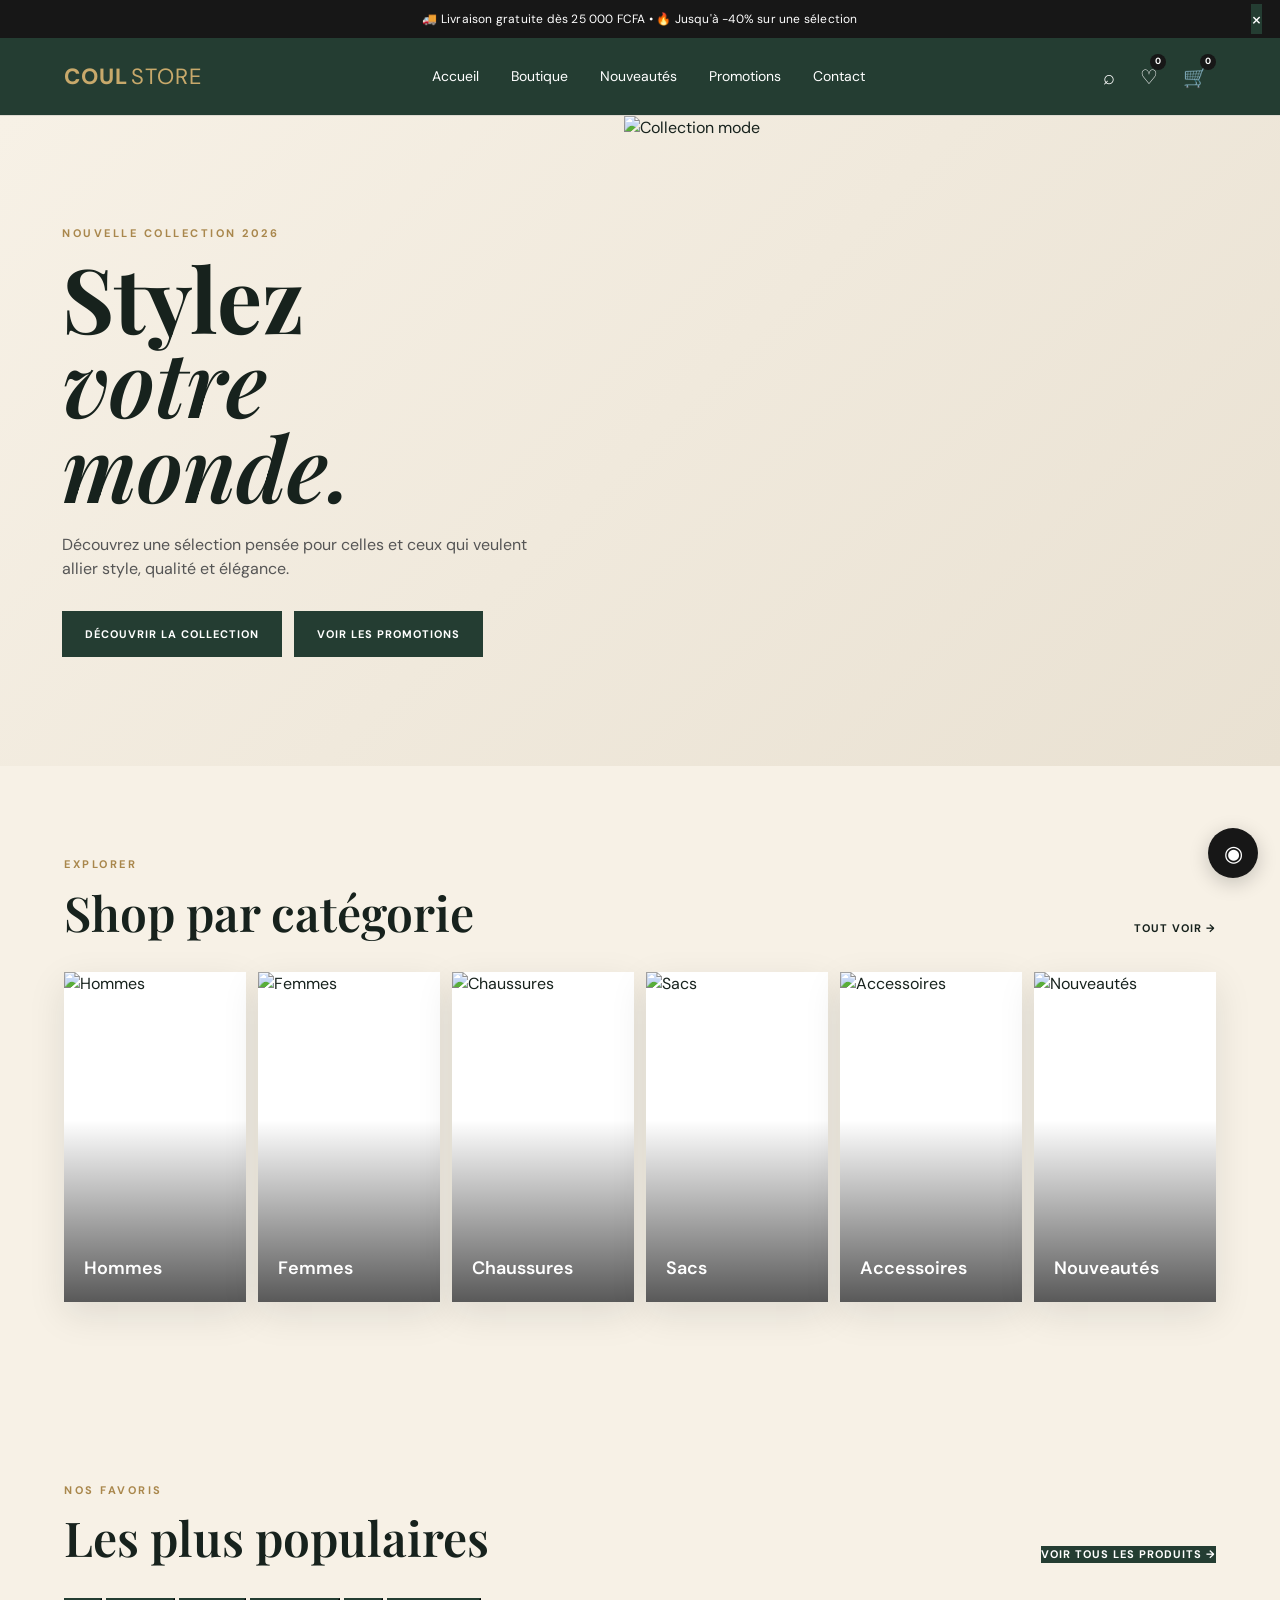
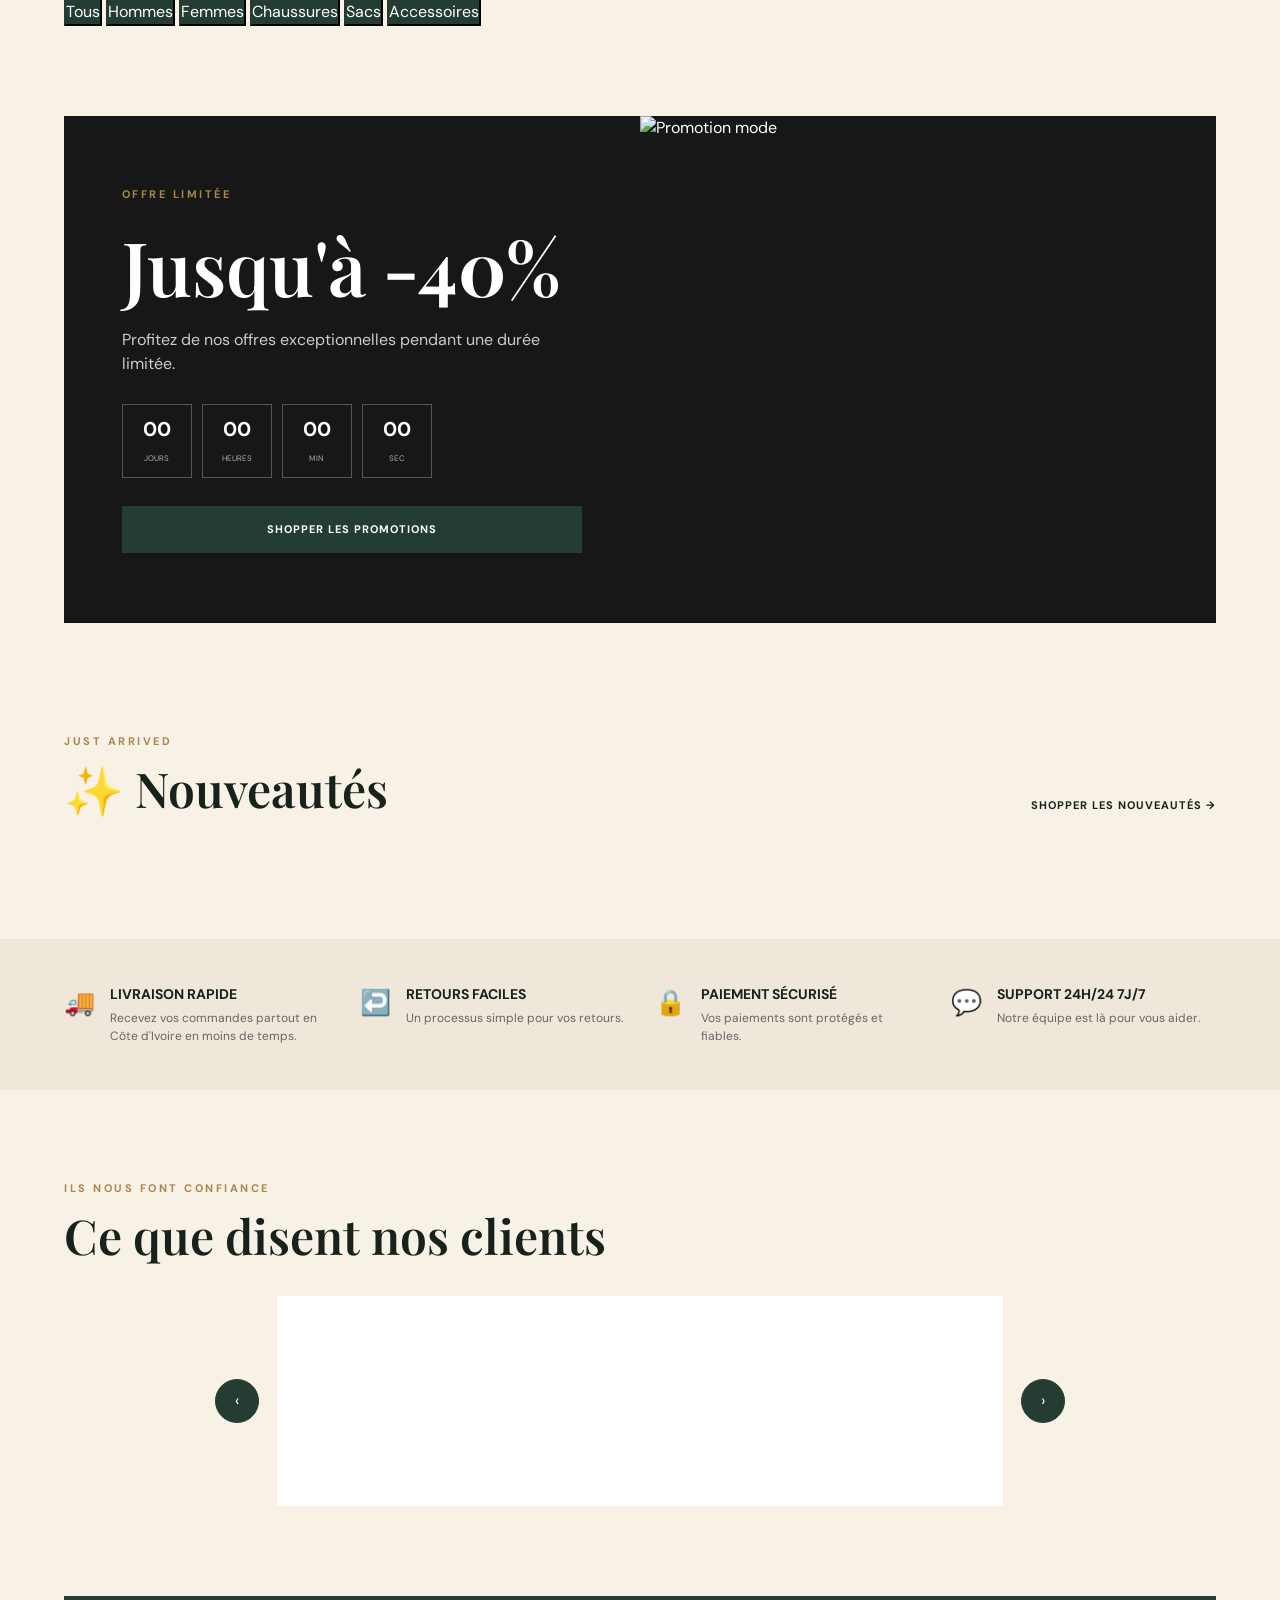
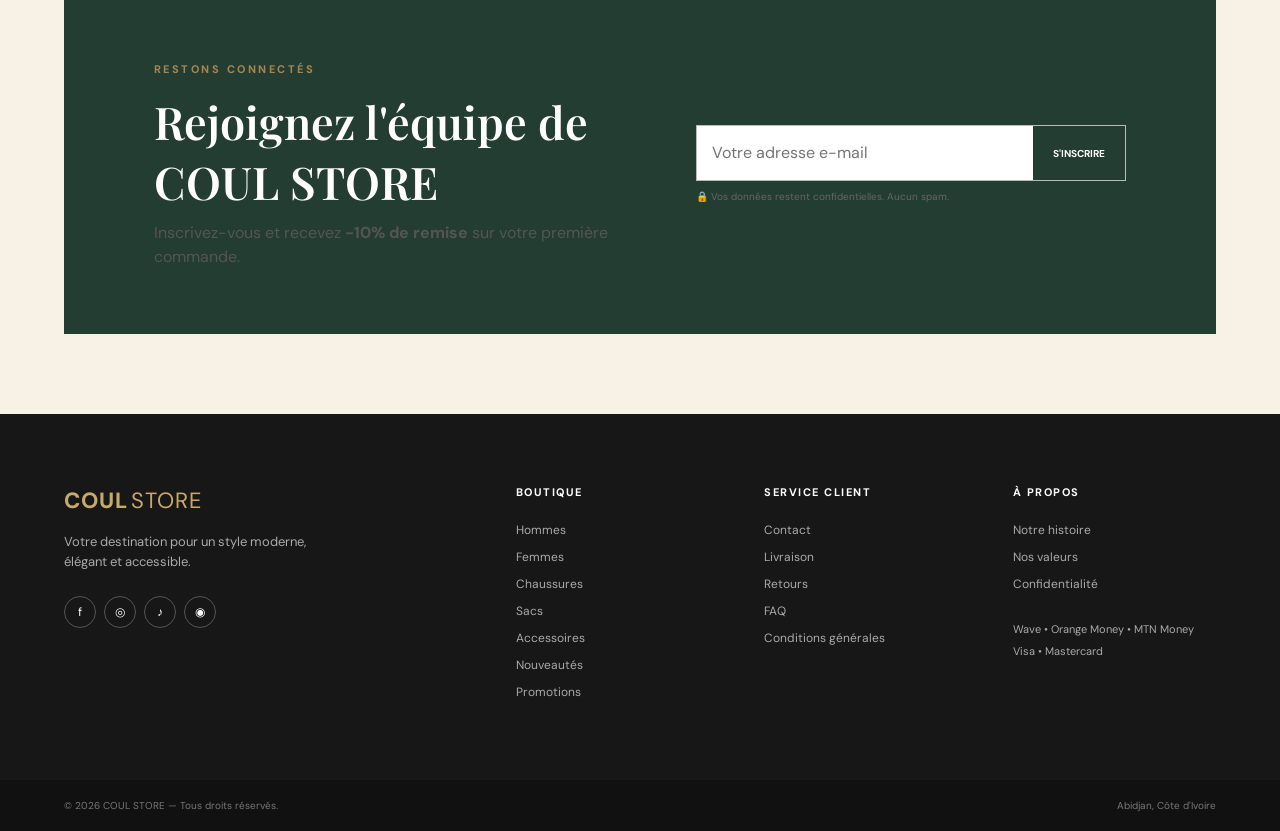
==== index.html store.html @ c53080b0 "Add files via upload" ====
<!DOCTYPE html>
<html lang="fr">
<head>
  <meta charset="UTF-8">
  <meta name="viewport" content="width=device-width, initial-scale=1.0">
  <meta name="description" content="COUL STORE — boutique mode et lifestyle en ligne.">
  <title>COUL STORE — Mode & Lifestyle</title>

  <link rel="preconnect" href="https://fonts.googleapis.com">
  <link rel="preconnect" href="https://fonts.gstatic.com" crossorigin>
  <link href="https://fonts.googleapis.com/css2?family=DM+Sans:wght@400;500;600;700&family=Playfair+Display:wght@600;700&display=swap" rel="stylesheet">

  <link rel="stylesheet" href="style.css">
</head>

<body>

  <div class="announcement" id="announcement">
    <span>🚚 Livraison gratuite dès 25 000 FCFA • 🔥 Jusqu'à -40% sur une sélection</span>
    <button id="closeAnnouncement" aria-label="Fermer">×</button>
  </div>

  <header class="header">

    <a class="logo" href="#accueil">COUL<span>STORE</span></a>

    <nav class="desktop-nav">
      <a href="#accueil">Accueil</a>
      <a href="#boutique">Boutique</a>
      <a href="#nouveautes">Nouveautés</a>
      <a href="#promotions">Promotions</a>
      <a href="#contact">Contact</a>
    </nav>

    <div class="header-actions">
      <button class="icon-btn search-toggle" aria-label="Recherche">⌕</button>
      <button class="icon-btn" id="wishlistBtn" aria-label="Favoris">♡<b id="wishlistCount">0</b></button>
      <button class="icon-btn" id="cartBtn" aria-label="Panier">🛒<b id="cartCount">0</b></button>
      <button class="menu-btn" id="menuBtn" aria-label="Menu">☰</button>
    </div>

  </header>


  <div class="search-panel" id="searchPanel">
    <div class="search-inner">
      <input id="searchInput" type="search" placeholder="Rechercher un produit...">
      <button id="clearSearch">×</button>
    </div>
    <div id="searchResults" class="search-results"></div>
  </div>


  <div class="mobile-menu" id="mobileMenu">
    <a href="#accueil">Accueil</a>
    <a href="#boutique">Boutique</a>
    <a href="#nouveautes">Nouveautés</a>
    <a href="#promotions">Promotions</a>
    <a href="#contact">Contact</a>
  </div>


  <main>

    <!-- HERO -->
    <section class="hero" id="accueil">

      <div class="hero-content">

        <p class="eyebrow">NOUVELLE COLLECTION 2026</p>

        <h1>Stylez<br><em>votre monde.</em></h1>

        <p>
          Découvrez une sélection pensée pour celles et ceux qui veulent
          allier style, qualité et élégance.
        </p>

        <div class="hero-buttons">
          <a href="#boutique" class="btn btn-dark">Découvrir la collection</a>
          <a href="#promotions" class="btn btn-light">Voir les promotions</a>
        </div>

      </div>

      <div class="hero-image">
        <img
          src="images/vitrine.jpg"
          alt="Collection mode"
        >
      </div>

    </section>


    <!-- CATEGORIES : chaque carte filtre les produits (data-cat) -->
    <section class="section" id="boutique">

      <div class="section-heading">
        <div>
          <p class="eyebrow">EXPLORER</p>
          <h2>Shop par catégorie</h2>
        </div>

        <a href="#produits" class="text-link" data-cat="Tous">Tout voir →</a>
      </div>

      <div class="category-grid">

        <a class="category-card" href="#produits" data-cat="Hommes">
          <img src="images/homme (1).jpg" alt="Hommes">
          <span>Hommes</span>
        </a>

        <a class="category-card" href="#produits" data-cat="Femmes">
          <img src="images/femme.jpg" alt="Femmes">
          <span>Femmes</span>
        </a>

        <a class="category-card" href="#produits" data-cat="Chaussures">
          <img src="images/nocta chossure.jpg" alt="Chaussures">
          <span>Chaussures</span>
        </a>

        <a class="category-card" href="#produits" data-cat="Sacs">
          <img src="images/essential.jpg" alt="Sacs">
          <span>Sacs</span>
        </a>

        <a class="category-card" href="#produits" data-cat="Accessoires">
          <img src="images/accesoires.jpg" alt="Accessoires">
          <span>Accessoires</span>
        </a>

        <a class="category-card" href="#nouveautes">
          <img src="images/arrivage.jpeg" alt="Nouveautés">
          <span>Nouveautés</span>
        </a>

      </div>

    </section>


    <!-- PRODUITS -->
    <section class="section products-section" id="produits">

      <div class="section-heading">
        <div>
          <p class="eyebrow" id="productsEyebrow">NOS FAVORIS</p>
          <h2 id="productsTitle">Les plus populaires</h2>
        </div>

        <button class="text-link" id="viewAll">Voir tous les produits →</button>
      </div>

      <div class="filters" id="filters">
        <button class="filter-btn active" data-cat="Tous">Tous</button>
        <button class="filter-btn" data-cat="Hommes">Hommes</button>
        <button class="filter-btn" data-cat="Femmes">Femmes</button>
        <button class="filter-btn" data-cat="Chaussures">Chaussures</button>
        <button class="filter-btn" data-cat="Sacs">Sacs</button>
        <button class="filter-btn" data-cat="Accessoires">Accessoires</button>
      </div>

      <div class="product-grid" id="productGrid"></div>

    </section>


    <!-- PROMOTION -->
    <section class="promo" id="promotions">

      <div>

        <p class="eyebrow">OFFRE LIMITÉE</p>

        <h2>Jusqu'à <strong>-40%</strong></h2>

        <p>Profitez de nos offres exceptionnelles pendant une durée limitée.</p>

        <div class="countdown">
          <div><b id="days">00</b><small>JOURS</small></div>
          <div><b id="hours">00</b><small>HEURES</small></div>
          <div><b id="minutes">00</b><small>MIN</small></div>
          <div><b id="seconds">00</b><small>SEC</small></div>
        </div>

        <a href="#produits" class="btn btn-light">Shopper les promotions</a>

      </div>

      <img src="images/offre.jpg" alt="Promotion mode">

    </section>


    <!-- NOUVEAUTES -->
    <section class="section" id="nouveautes">

      <div class="section-heading">
        <div>
          <p class="eyebrow">JUST ARRIVED</p>
          <h2>✨ Nouveautés</h2>
        </div>

        <a href="#produits" class="text-link" data-cat="Tous">Shopper les nouveautés →</a>
      </div>

      <div class="product-grid" id="newGrid"></div>

    </section>


    <!-- AVANTAGES -->
    <section class="values">

      <div class="value">
        <span>🚚</span>
        <div>
          <h3>Livraison rapide</h3>
          <p>Recevez vos commandes partout en Côte d'Ivoire en moins de temps.</p>
        </div>
      </div>

      <div class="value">
        <span>↩️</span>
        <div>
          <h3>Retours faciles</h3>
          <p>Un processus simple pour vos retours.</p>
        </div>
      </div>

      <div class="value">
        <span>🔒</span>
        <div>
          <h3>Paiement sécurisé</h3>
          <p>Vos paiements sont protégés et fiables.</p>
        </div>
      </div>

      <div class="value">
        <span>💬</span>
        <div>
          <h3>Support 24H/24 7j/7</h3>
          <p>Notre équipe est là pour vous aider.</p>
        </div>
      </div>

    </section>


    <!-- AVIS -->
    <section class="reviews section">

      <div class="section-heading">
        <div>
          <p class="eyebrow">ILS NOUS FONT CONFIANCE</p>
          <h2>Ce que disent nos clients</h2>
        </div>
      </div>

      <div class="review-wrap">
        <button class="slider-btn" id="prevReview">‹</button>
        <div class="review-card" id="reviewCard"></div>
        <button class="slider-btn" id="nextReview">›</button>
      </div>

    </section>


    <!-- NEWSLETTER -->
    <section class="newsletter">

      <div>
        <p class="eyebrow">RESTONS CONNECTÉS</p>
        <h2>Rejoignez l'équipe de  COUL STORE</h2>
        <p>
          Inscrivez-vous et recevez <strong>-10% de remise</strong>
          sur votre première commande.
        </p>
      </div>

      <form id="newsletterForm">

        <div class="email-box">
          <input id="emailInput" type="email" placeholder="Votre adresse e-mail" required>
          <button type="submit">S'inscrire</button>
        </div>

        <small>🔒 Vos données restent confidentielles. Aucun spam.</small>

      </form>

    </section>

  </main>


  <!-- FOOTER -->
  <footer id="contact">

    <div class="footer-top">

      <div class="footer-brand">

        <a class="logo" href="#accueil">COUL<span>STORE</span></a>

        <p>Votre destination pour un style moderne, élégant et accessible.</p>

        <div class="socials">
          <a href="#">f</a>
          <a href="#">◎</a>
          <a href="#">♪</a>
          <a href="https://wa.me/2250584151920" target="_blank">◉</a>
        </div>

      </div>


      <div>
        <h4>BOUTIQUE</h4>
        <a href="#produits" data-cat="Hommes">Hommes</a>
        <a href="#produits" data-cat="Femmes">Femmes</a>
        <a href="#produits" data-cat="Chaussures">Chaussures</a>
        <a href="#produits" data-cat="Sacs">Sacs</a>
        <a href="#produits" data-cat="Accessoires">Accessoires</a>
        <a href="#nouveautes">Nouveautés</a>
        <a href="#promotions">Promotions</a>
      </div>


      <div>
        <h4>SERVICE CLIENT</h4>
        <a href="#contact">Contact</a>
        <a href="#">Livraison</a>
        <a href="#">Retours</a>
        <a href="#">FAQ</a>
        <a href="#">Conditions générales</a>
      </div>


      <div>
        <h4>À PROPOS</h4>
        <a href="#">Notre histoire</a>
        <a href="#">Nos valeurs</a>
        <a href="#">Confidentialité</a>

        <p class="payment">
          Wave • Orange Money • MTN Money<br>
          Visa • Mastercard
        </p>
      </div>

    </div>


    <div class="footer-bottom">
      <span>© 2026 COUL STORE — Tous droits réservés.</span>
      <span>Abidjan, Côte d'Ivoire</span>
    </div>

  </footer>


  <!-- PANIER -->
  <div class="overlay" id="overlay"></div>

  <aside class="cart-drawer" id="cartDrawer">

    <div class="drawer-head">
      <h2>Votre panier</h2>
      <button id="closeCart">×</button>
    </div>

    <div id="cartItems"></div>

    <div class="cart-footer">
      <div>
        <span>Sous-total</span>
        <strong id="cartTotal">0 FCFA</strong>
      </div>

      <button class="btn btn-dark checkout" id="checkoutBtn">Passer la commande</button>
    </div>

  </aside>


  <!-- MODAL PRODUIT -->
  <div class="modal" id="productModal">
    <div class="modal-box">
      <button class="modal-close" id="closeModal">×</button>
      <div id="modalContent"></div>
    </div>
  </div>


  <!-- WHATSAPP -->
  <a
    class="whatsapp"
    href="https://wa.me/2250584151920?text=Bonjour%20COUL%20STORE%2C%20je%20voudrais%20avoir%20des%20informations%20sur%20vos%20produits."
    target="_blank"
    aria-label="WhatsApp"
  >◉</a>


  <div class="toast" id="toast"></div>


  <script src="script.js"></script>

</body>
</html>
---- style.css ----
*{box-sizing:border-box;margin:0;padding:0}html{scroll-behavior:smooth}body{font-family:"DM Sans",sans-serif;color:#171717;background:#f8f6f1;line-height:1.5}a{text-decoration:none;color:inherit}button,input{font:inherit}.announcement{height:38px;background:#171717;color:#fff;display:flex;justify-content:center;align-items:center;font-size:12px;letter-spacing:.2px;position:relative}.announcement button{position:absolute;right:18px;background:none;border:0;color:#fff;font-size:20px;cursor:pointer}.header{height:78px;background:#f8f6f1;display:flex;align-items:center;justify-content:space-between;padding:0 5%;position:sticky;top:0;z-index:50;border-bottom:1px solid #ddd9d0}.logo{font-size:22px;font-weight:800;letter-spacing:1px}.logo span{font-weight:400;margin-left:3px}.desktop-nav{display:flex;gap:32px;font-size:14px}.desktop-nav a:hover,.footer-top a:hover,.text-link:hover{opacity:.55}.header-actions{display:flex;gap:9px;align-items:center}.icon-btn,.menu-btn{background:none;border:0;cursor:pointer;position:relative;font-size:20px;padding:8px}.icon-btn b{position:absolute;top:0;right:0;background:#171717;color:#fff;border-radius:50%;font-size:9px;min-width:16px;height:16px;display:grid;place-items:center}.menu-btn{display:none}.search-panel{display:none;background:#fff;padding:15px 5%;border-bottom:1px solid #ddd;position:sticky;top:78px;z-index:45}.search-panel.open{display:block}.search-inner{display:flex;border:1px solid #ccc}.search-inner input{width:100%;border:0;padding:13px;outline:0}.search-inner button{border:0;background:none;padding:0 15px}.search-results{display:grid;grid-template-columns:repeat(4,1fr);gap:12px;margin-top:12px}.mobile-menu{display:none}.hero{min-height:650px;display:grid;grid-template-columns:1fr 1.05fr;background:#e8e1d6}.hero-content{display:flex;flex-direction:column;justify-content:center;padding:8% 10%;z-index:2}.eyebrow{font-size:11px;letter-spacing:2.5px;font-weight:700;margin-bottom:14px}.hero h1{font:700 clamp(48px,7vw,92px)/.94 "Playfair Display",serif;margin-bottom:25px}.hero h1 em{font-weight:600}.hero-content>p:not(.eyebrow){max-width:490px;color:#555;margin-bottom:30px;font-size:16px}.hero-image{min-height:650px}.hero-image img{width:100%;height:100%;object-fit:cover}.hero-buttons{display:flex;gap:12px;flex-wrap:wrap}.btn{display:inline-flex;justify-content:center;align-items:center;padding:14px 22px;border:1px solid #171717;text-transform:uppercase;letter-spacing:1px;font-size:11px;font-weight:700;cursor:pointer}.btn-dark{background:#171717;color:#fff}.btn-light{background:#fff;color:#171717;border-color:#fff}.section{padding:90px 5%}.section-heading{display:flex;justify-content:space-between;align-items:end;margin-bottom:35px}.section-heading h2{font:600 clamp(30px,4vw,48px)/1.05 "Playfair Display",serif}.text-link{border:0;background:none;text-transform:uppercase;font-size:11px;font-weight:700;letter-spacing:1px;cursor:pointer}.category-grid{display:grid;grid-template-columns:repeat(6,1fr);gap:12px}.category-card{height:330px;position:relative;overflow:hidden;background:#ddd}.category-card img{width:100%;height:100%;object-fit:cover;transition:.5s}.category-card:after{content:"";position:absolute;inset:45% 0 0;background:linear-gradient(transparent,rgba(0,0,0,.65))}.category-card span{position:absolute;z-index:2;bottom:20px;left:20px;color:#fff;font-size:18px;font-weight:600}.category-card:hover img{transform:scale(1.06)}.product-grid{display:grid;grid-template-columns:repeat(4,1fr);gap:20px}.product-card{position:relative}.product-image{height:410px;background:#e9e7e2;position:relative;overflow:hidden}.product-image img{width:100%;height:100%;object-fit:cover;transition:.4s}.product-card:hover .product-image img{transform:scale(1.03)}.badge{position:absolute;left:12px;top:12px;background:#171717;color:#fff;padding:5px 9px;font-size:9px;letter-spacing:1px}.heart{position:absolute;right:12px;top:12px;border:0;background:#fff;width:34px;height:34px;border-radius:50%;cursor:pointer;font-size:18px}.heart.active{background:#171717;color:#fff}.product-info{padding:13px 0}.product-info h3{font-size:15px;font-weight:600}.stars{font-size:11px;margin:4px 0}.price{font-weight:700}.old{text-decoration:line-through;color:#888;font-size:12px;margin-left:7px}.product-actions{display:flex;gap:7px;margin-top:11px}.product-actions button{flex:1;padding:9px;border:1px solid #171717;background:#171717;color:#fff;font-size:10px;text-transform:uppercase;cursor:pointer}.product-actions button:first-child{background:transparent;color:#171717}.promo{margin:0 5% 20px;background:#171717;color:#fff;display:grid;grid-template-columns:1fr 1fr;min-height:480px;overflow:hidden}.promo>div{padding:70px 10%;display:flex;flex-direction:column;justify-content:center}.promo h2{font:600 clamp(45px,6vw,75px) "Playfair Display",serif;margin-bottom:12px}.promo p:not(.eyebrow){color:#ccc;max-width:430px}.promo img{width:100%;height:100%;object-fit:cover;min-height:480px}.countdown{display:flex;gap:10px;margin:28px 0}.countdown div{border:1px solid #555;min-width:70px;padding:9px;text-align:center}.countdown b{display:block;font-size:20px}.countdown small{font-size:8px;color:#aaa}.values{display:grid;grid-template-columns:repeat(4,1fr);background:#ebe7de;padding:45px 5%;gap:30px}.value{display:flex;gap:15px}.value>span{font-size:25px}.value h3{font-size:14px;text-transform:uppercase}.value p{font-size:12px;color:#666;margin-top:4px}.review-wrap{display:flex;align-items:center;gap:18px;max-width:850px;margin:auto}.review-card{background:#fff;min-height:210px;flex:1;padding:45px;text-align:center}.review-card .stars{font-size:16px}.review-card p{font:500 21px/1.5 "Playfair Display",serif;margin:15px auto;max-width:650px}.review-card small{color:#666}.slider-btn{border:1px solid #aaa;background:transparent;width:44px;height:44px;border-radius:50%;cursor:pointer}.newsletter{margin:0 5% 80px;padding:65px 7%;background:#ded5c7;display:flex;justify-content:space-between;gap:40px;align-items:center}.newsletter h2{font:600 clamp(30px,4vw,45px) "Playfair Display",serif}.newsletter p:not(.eyebrow){margin-top:10px;color:#555}.email-box{display:flex;background:#fff;border:1px solid #bbb;min-width:430px}.email-box input{border:0;outline:0;padding:15px;flex:1}.email-box button{background:#171717;color:#fff;border:0;padding:0 20px;text-transform:uppercase;font-size:10px;font-weight:700}.newsletter form small{display:block;margin-top:8px;color:#666;font-size:10px}.footer-top{background:#171717;color:#fff;padding:70px 5%;display:grid;grid-template-columns:2fr 1fr 1fr 1fr;gap:45px}.footer-top .logo{display:block;margin-bottom:15px}.footer-brand>p{color:#aaa;max-width:280px;font-size:13px}.footer-top h4{font-size:11px;letter-spacing:1.5px;margin-bottom:20px}.footer-top>div:not(.footer-brand) a{display:block;color:#aaa;font-size:12px;margin:9px 0}.socials{display:flex;gap:8px;margin-top:25px}.socials a{width:32px;height:32px;border:1px solid #555;border-radius:50%;display:grid;place-items:center;font-size:12px}.payment{font-size:11px;color:#aaa;line-height:2;margin-top:25px}.footer-bottom{background:#111;color:#777;padding:18px 5%;display:flex;justify-content:space-between;font-size:10px}.overlay{position:fixed;inset:0;background:rgba(0,0,0,.4);opacity:0;visibility:hidden;transition:.3s;z-index:80}.overlay.show{opacity:1;visibility:visible}.cart-drawer{position:fixed;right:-440px;top:0;width:min(440px,100%);height:100%;background:#fff;z-index:90;transition:.35s;padding:25px;display:flex;flex-direction:column}.cart-drawer.open{right:0}.drawer-head{display:flex;justify-content:space-between;border-bottom:1px solid #ddd;padding-bottom:18px}.drawer-head button,.modal-close{border:0;background:none;font-size:28px;cursor:pointer}.cart-footer{margin-top:auto;border-top:1px solid #ddd;padding-top:20px}.cart-footer>div{display:flex;justify-content:space-between;margin-bottom:15px}.cart-item{display:flex;gap:12px;padding:15px 0;border-bottom:1px solid #eee}.cart-item img{width:70px;height:80px;object-fit:cover}.cart-item-info{flex:1}.cart-item-info h4{font-size:13px}.qty{display:flex;align-items:center;gap:8px;margin-top:7px}.qty button{width:24px;height:24px;border:1px solid #ccc;background:#fff;cursor:pointer}.remove{border:0;background:none;font-size:11px;text-decoration:underline;cursor:pointer}.checkout{width:100%}.modal{position:fixed;inset:0;background:rgba(0,0,0,.6);z-index:100;display:none;place-items:center;padding:20px}.modal.show{display:grid}.modal-box{background:#fff;width:min(900px,100%);max-height:90vh;overflow:auto;position:relative;padding:35px}.modal-close{position:absolute;right:15px;top:8px;z-index:2}.modal-product{display:grid;grid-template-columns:1fr 1fr;gap:35px}.modal-product img{width:100%;height:500px;object-fit:cover}.modal-product h2{font:600 40px "Playfair Display",serif;margin:10px 0}.modal-product p{color:#666;margin:15px 0}.modal-product .price{font-size:20px;margin:20px 0}.toast{position:fixed;left:50%;bottom:30px;transform:translate(-50%,20px);background:#171717;color:#fff;padding:12px 20px;font-size:12px;opacity:0;pointer-events:none;transition:.3s;z-index:120}.toast.show{opacity:1;transform:translate(-50%,0)}.whatsapp{position:fixed;right:22px;bottom:22px;width:50px;height:50px;background:#171717;color:#fff;border-radius:50%;display:grid;place-items:center;font-size:22px;z-index:70;box-shadow:0 5px 20px #0003}.search-results .mini-result{display:flex;gap:8px;align-items:center;border:1px solid #eee;padding:8px;font-size:11px}.mini-result img{width:50px;height:60px;object-fit:cover}
@media(max-width:1000px){.category-grid{grid-template-columns:repeat(3,1fr)}.product-grid{grid-template-columns:repeat(3,1fr)}.values{grid-template-columns:repeat(2,1fr)}.desktop-nav{gap:15px}.hero{min-height:560px}.hero-image{min-height:560px}.product-image{height:340px}}
@media(max-width:700px){.announcement{font-size:10px;padding:0 35px 0 12px;text-align:center}.header{height:68px;padding:0 4%}.desktop-nav{display:none}.menu-btn{display:block}.search-panel{top:68px}.mobile-menu{position:fixed;top:68px;left:0;right:0;background:#fff;z-index:49;display:none;flex-direction:column;padding:20px 5%;border-bottom:1px solid #ddd}.mobile-menu.open{display:flex}.mobile-menu a{padding:13px 0;border-bottom:1px solid #eee}.hero{grid-template-columns:1fr;min-height:auto}.hero-content{padding:70px 7%;order:2}.hero-image{min-height:430px;order:1}.hero h1{font-size:60px}.section{padding:65px 5%}.section-heading{align-items:start;gap:15px}.category-grid{grid-template-columns:repeat(2,1fr)}.category-card{height:250px}.product-grid{grid-template-columns:repeat(2,1fr);gap:12px}.product-image{height:260px}.product-actions button{font-size:9px;padding:8px 4px}.promo{grid-template-columns:1fr;margin:0 5% 10px}.promo img{min-height:350px;grid-row:1}.promo>div{padding:50px 8%;grid-row:2}.values{grid-template-columns:1fr;padding:40px 5%}.newsletter{margin:0 5% 50px;display:block;padding:45px 7%}.email-box{min-width:0;margin-top:25px}.email-box input{min-width:0;width:100%}.footer-top{grid-template-columns:1fr 1fr;padding:55px 5%;gap:35px}.footer-brand{grid-column:1/-1}.footer-bottom{display:block;line-height:2}.modal-product{grid-template-columns:1fr}.modal-product img{height:350px}.search-results{grid-template-columns:repeat(2,1fr)}}
@media(max-width:420px){.logo{font-size:18px}.header-actions{gap:0}.hero h1{font-size:52px}.category-card{height:210px}.product-image{height:225px}.product-info h3{font-size:13px}.product-actions{display:block}.product-actions button{width:100%;margin-top:5px}.countdown div{min-width:55px}.review-card{padding:30px 20px}.review-card p{font-size:17px}.email-box{display:block;background:transparent;border:0}.email-box input,.email-box button{width:100%;height:48px;margin-top:7px}.footer-top{grid-template-columns:1fr}}


/* ===== COUL STORE — THÈME VERT FORÊT / CRÈME / DORÉ ===== */
:root{
  --primary:#243D32;
  --primary-dark:#17221D;
  --secondary:#6F8879;
  --cream:#F7F1E6;
  --gold:#C8A96B;
  --gold-dark:#A9874C;
  --white:#FFFFFF;
  --text:#17221D;
  --muted:#66736B;
  --border:#DDD5C7;
  --shadow:0 12px 35px rgba(23,34,29,.10);
}

body{
  background:var(--cream) !important;
  color:var(--text);
}

.announcement-bar,
.header,
.site-header,
.navbar,
footer,
.footer{
  background:var(--primary) !important;
  color:var(--white) !important;
}

a:hover{
  color:var(--gold) !important;
}

button,
.btn,
.button,
.cta,
.add-to-cart{
  background:var(--primary) !important;
  color:var(--white) !important;
  border-color:var(--primary) !important;
}

button:hover,
.btn:hover,
.button:hover,
.cta:hover,
.add-to-cart:hover{
  background:var(--gold) !important;
  border-color:var(--gold) !important;
  color:var(--primary-dark) !important;
}

.hero,
.hero-section{
  background:linear-gradient(135deg,var(--cream),#E9E1D2) !important;
}

.section-eyebrow,
.eyebrow,
.badge,
.tag{
  color:var(--gold-dark) !important;
}

.product-card,
.card,
.category-card{
  background:var(--white) !important;
  border-color:var(--border) !important;
  box-shadow:var(--shadow);
}

.product-card:hover,
.card:hover,
.category-card:hover{
  border-color:var(--gold) !important;
  transform:translateY(-4px);
}

.price,
.product-price{
  color:var(--primary) !important;
}

.sale,
.discount{
  background:var(--gold) !important;
  color:var(--primary-dark) !important;
}

.promo-banner,
.promotion,
.newsletter{
  background:var(--primary) !important;
  color:var(--white) !important;
}

.value-props,
.values{
  background:#EEE7DA !important;
}

input,
select,
textarea{
  background:var(--white) !important;
  border-color:var(--border) !important;
}

input:focus,
select:focus,
textarea:focus{
  border-color:var(--gold) !important;
  outline-color:var(--gold);
}

.logo,
.brand{
  color:var(--gold) !important;
}

.icon,
.nav-icon{
  color:inherit;
}

.cart-drawer,
.modal,
.search-panel{
  background:var(--white) !important;
  color:var(--text) !important;
}

hr{
  border-color:var(--border) !important;
}
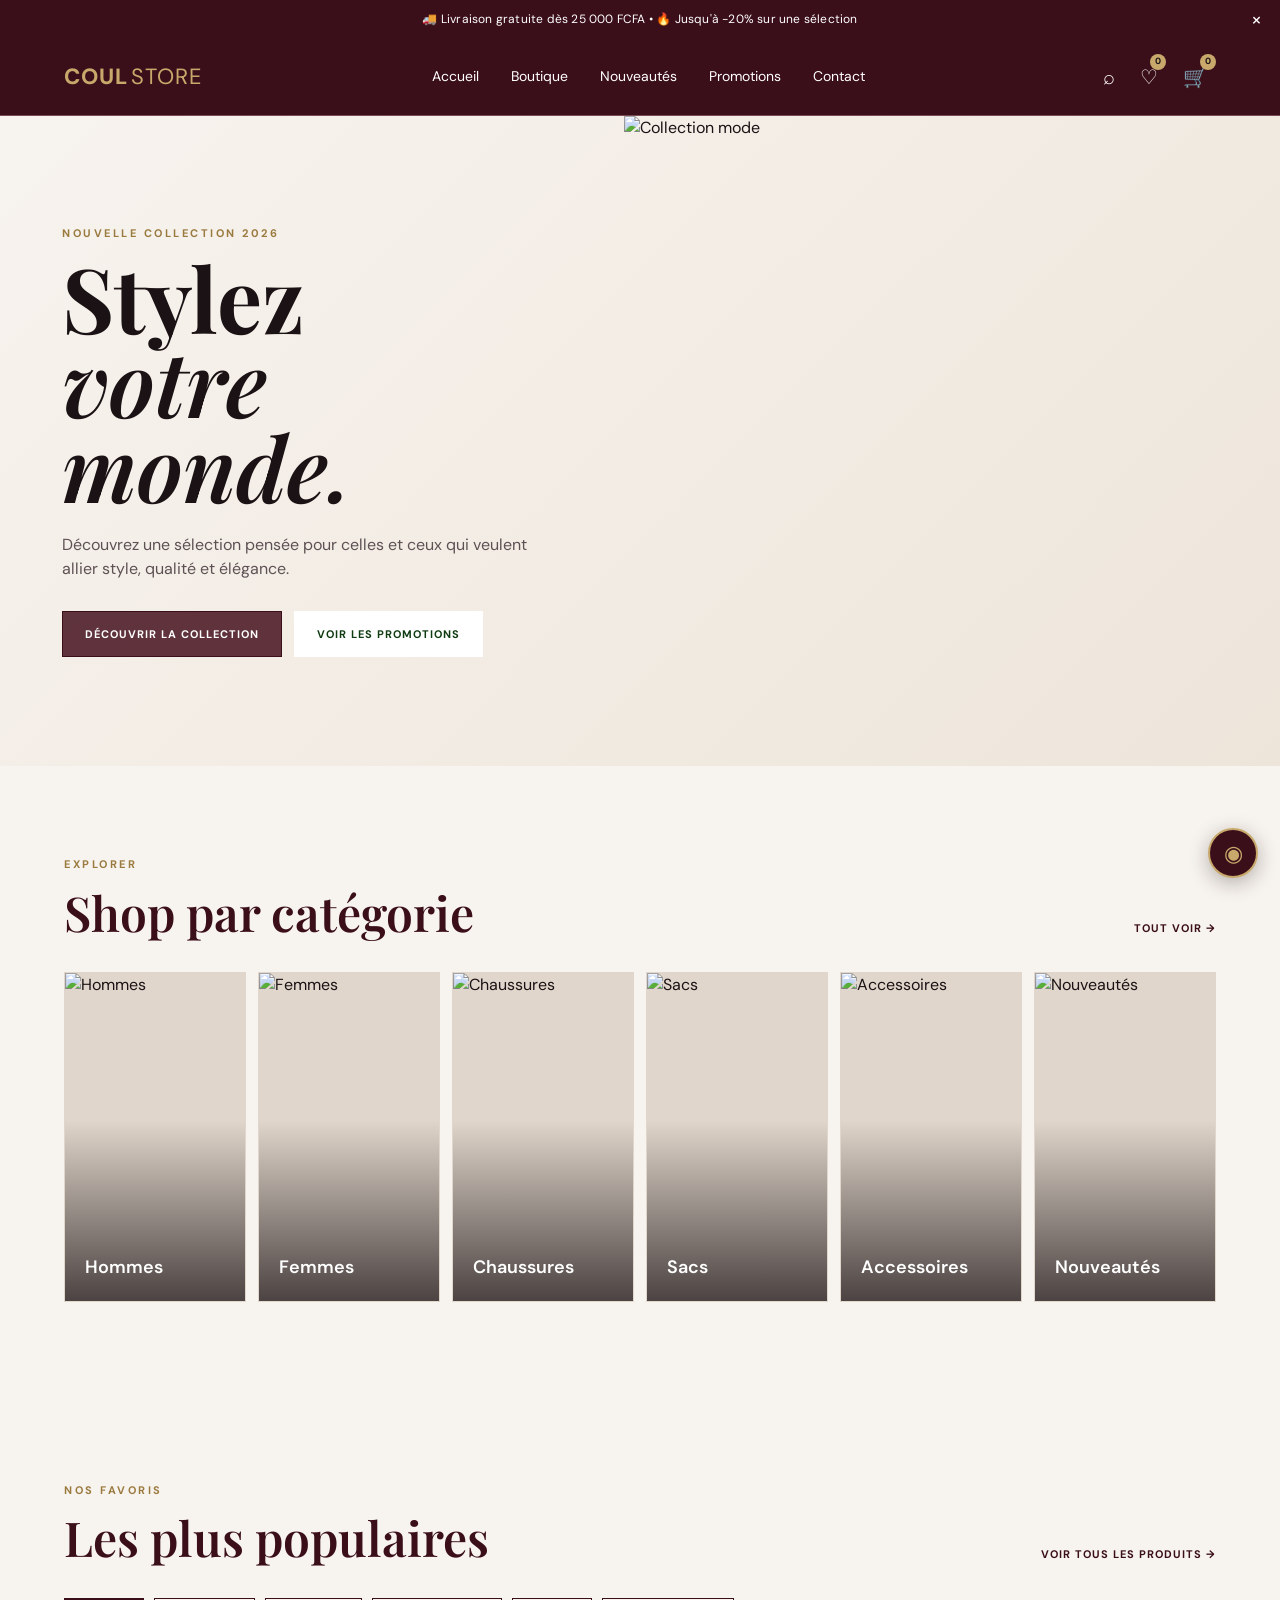
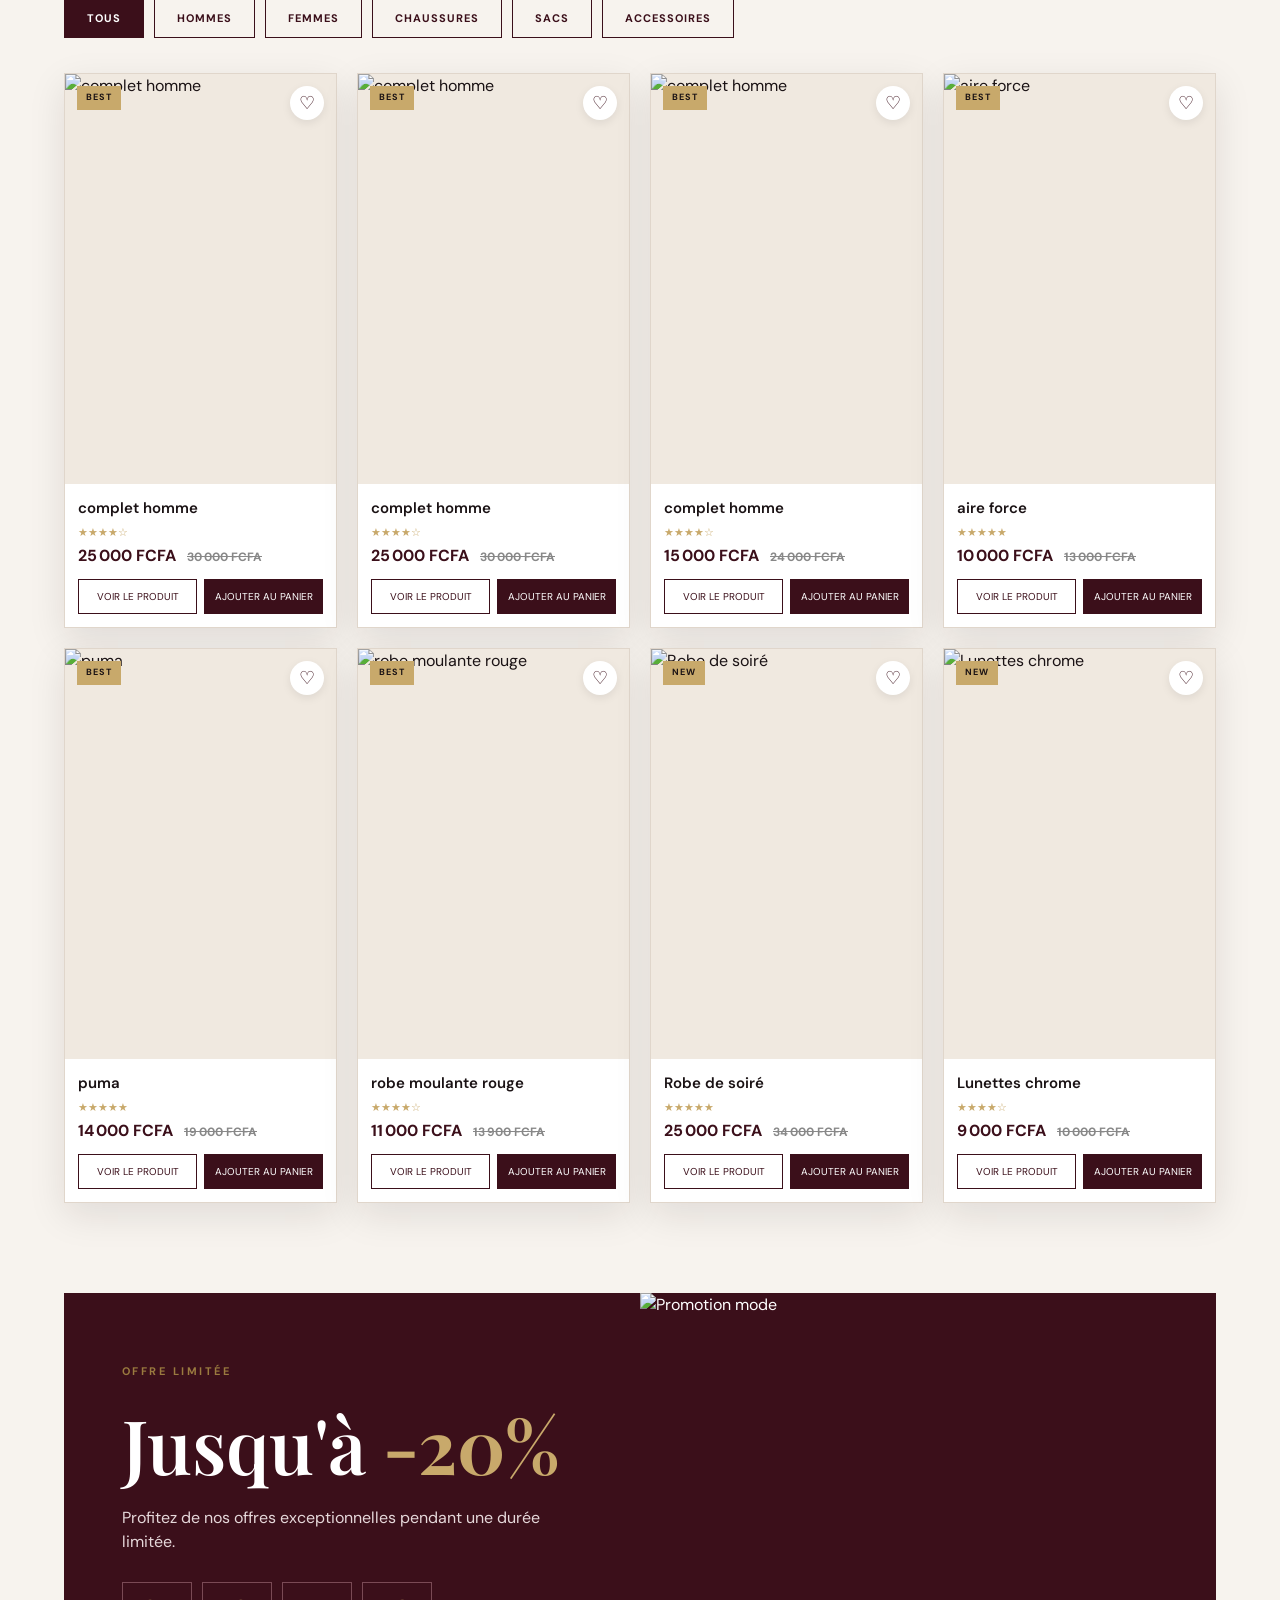
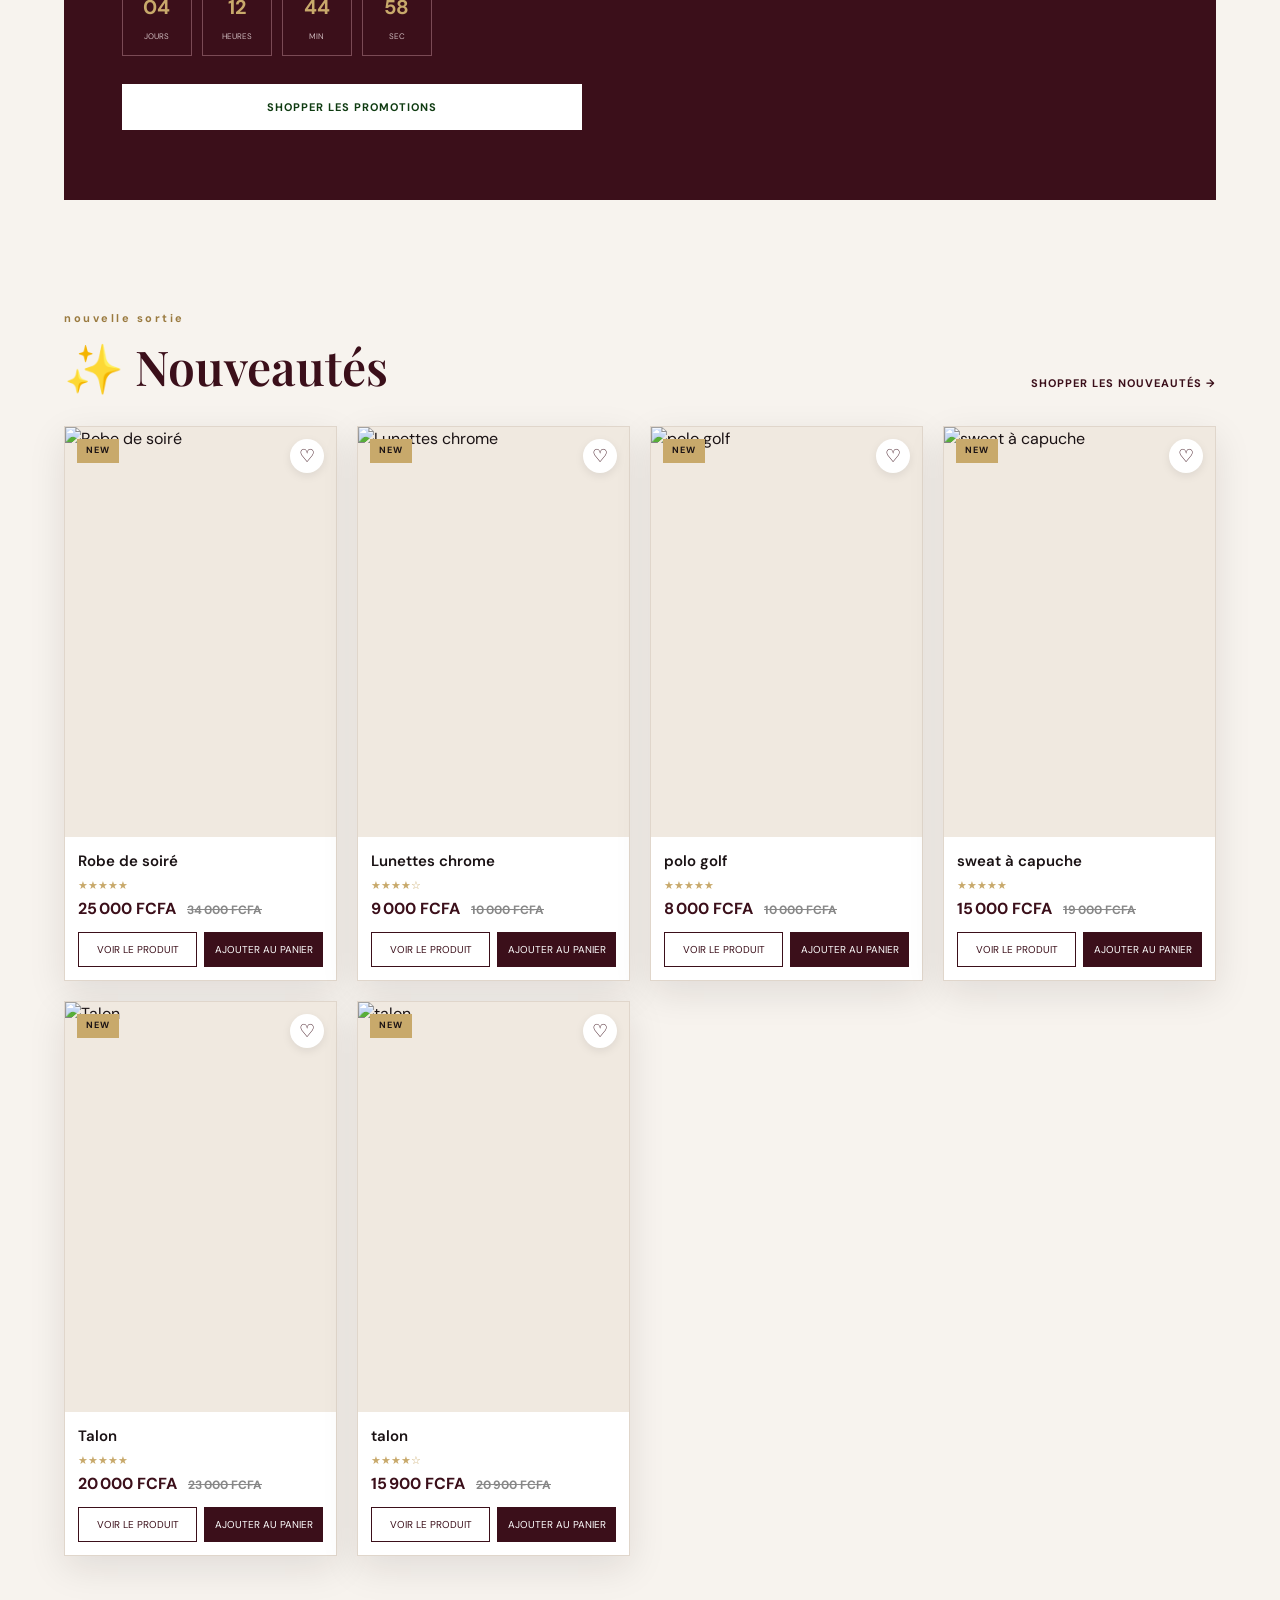
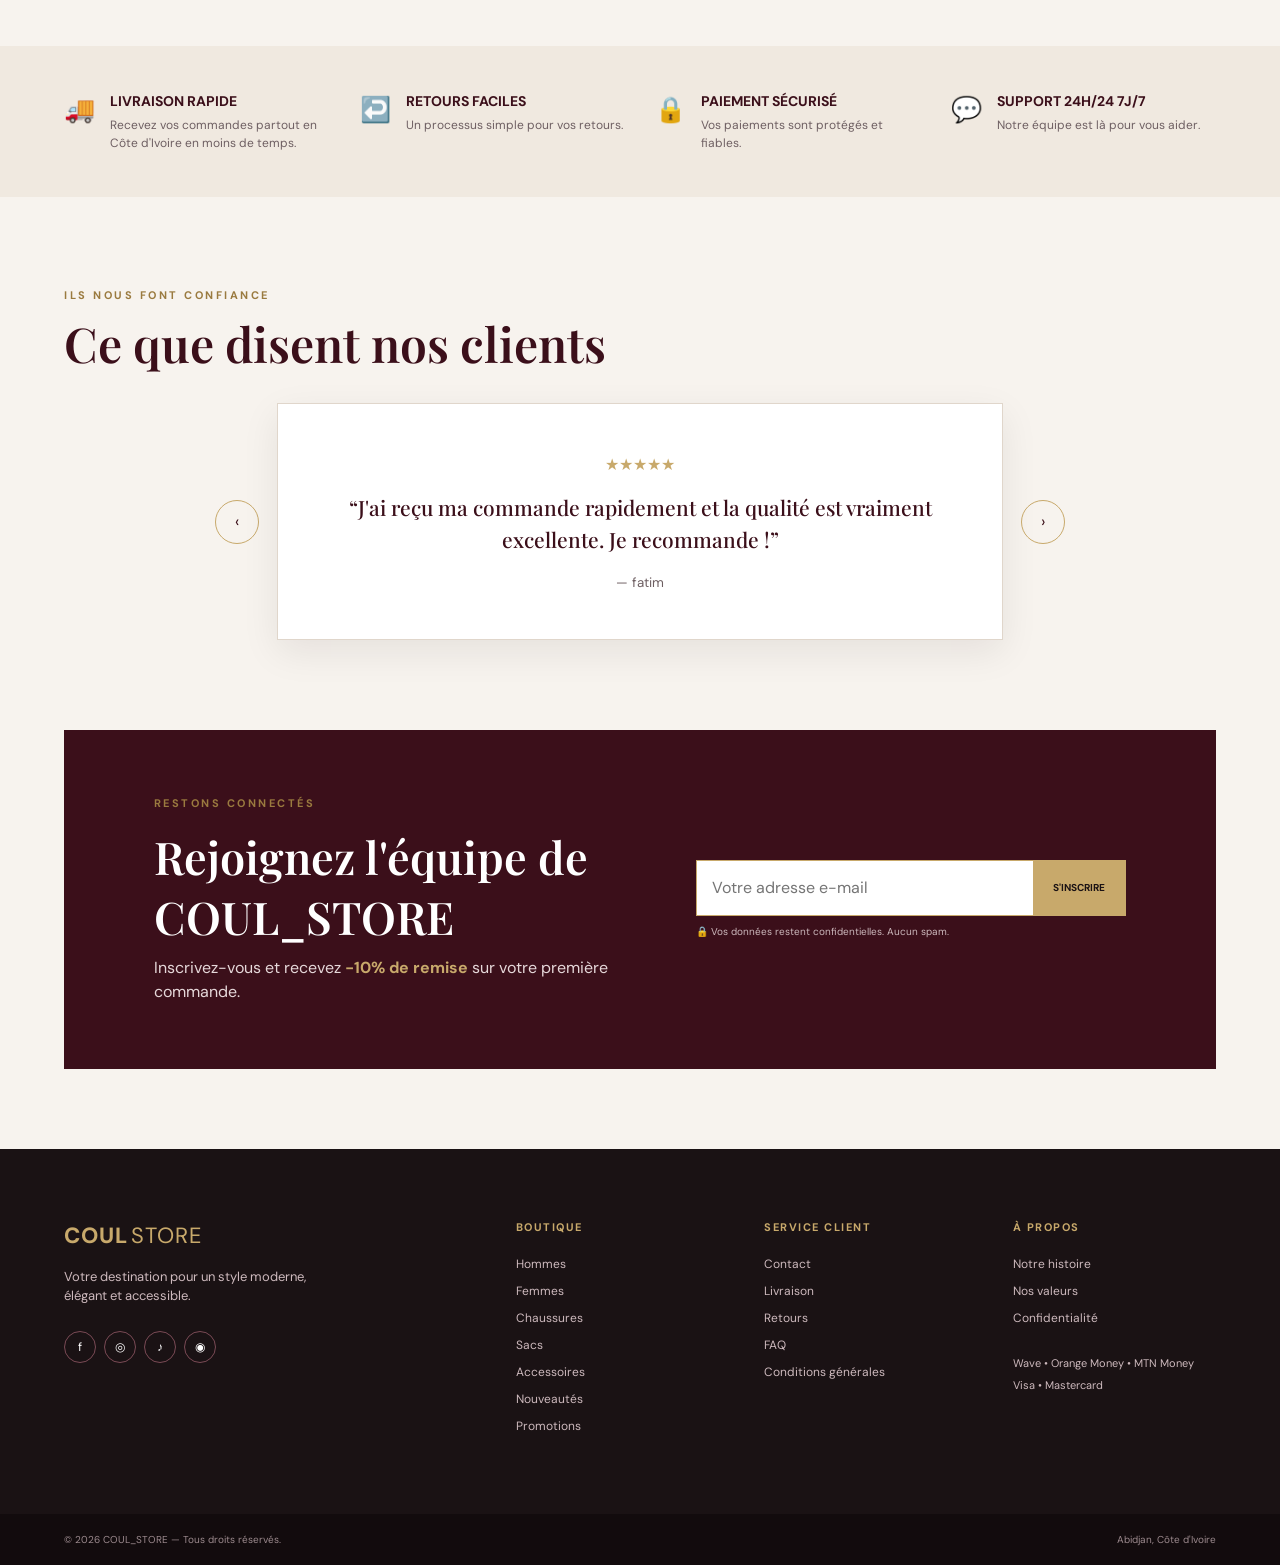
==== commit 7658d4bb: "Add files via upload" ====
--- a/index.html store.html
+++ b/index.html store.html
@@ -3,8 +3,8 @@
 <head>
   <meta charset="UTF-8">
   <meta name="viewport" content="width=device-width, initial-scale=1.0">
-  <meta name="description" content="COUL STORE — boutique mode et lifestyle en ligne.">
-  <title>COUL STORE — Mode & Lifestyle</title>
+  <meta name="description" content="COUL_STORE — boutique mode et lifestyle en ligne.">
+  <title>COUL_STORE — Mode & Lifestyle</title>
 
   <link rel="preconnect" href="https://fonts.googleapis.com">
   <link rel="preconnect" href="https://fonts.gstatic.com" crossorigin>
@@ -16,7 +16,7 @@
 <body>
 
   <div class="announcement" id="announcement">
-    <span>🚚 Livraison gratuite dès 25 000 FCFA • 🔥 Jusqu'à -40% sur une sélection</span>
+    <span>🚚 Livraison gratuite dès 25 000 FCFA • 🔥 Jusqu'à -20% sur une sélection</span>
     <button id="closeAnnouncement" aria-label="Fermer">×</button>
   </div>
 
@@ -133,7 +133,7 @@
         </a>
 
         <a class="category-card" href="#nouveautes">
-          <img src="images/arrivage.jpeg" alt="Nouveautés">
+          <img src="images/arrivage.jpg" alt="Nouveautés">
           <span>Nouveautés</span>
         </a>
 
@@ -175,7 +175,7 @@
 
         <p class="eyebrow">OFFRE LIMITÉE</p>
 
-        <h2>Jusqu'à <strong>-40%</strong></h2>
+        <h2>Jusqu'à <strong>-20%</strong></h2>
 
         <p>Profitez de nos offres exceptionnelles pendant une durée limitée.</p>
 
@@ -200,7 +200,7 @@
 
       <div class="section-heading">
         <div>
-          <p class="eyebrow">JUST ARRIVED</p>
+          <p class="eyebrow">nouvelle sortie</p>
           <h2>✨ Nouveautés</h2>
         </div>
 
@@ -274,7 +274,7 @@
 
       <div>
         <p class="eyebrow">RESTONS CONNECTÉS</p>
-        <h2>Rejoignez l'équipe de  COUL STORE</h2>
+        <h2>Rejoignez l'équipe de  COUL_STORE</h2>
         <p>
           Inscrivez-vous et recevez <strong>-10% de remise</strong>
           sur votre première commande.
@@ -356,7 +356,7 @@
 
 
     <div class="footer-bottom">
-      <span>© 2026 COUL STORE — Tous droits réservés.</span>
+      <span>© 2026 COUL_STORE — Tous droits réservés.</span>
       <span>Abidjan, Côte d'Ivoire</span>
     </div>
 
--- a/style.css
+++ b/style.css
@@ -1,144 +1,1461 @@
-*{box-sizing:border-box;margin:0;padding:0}html{scroll-behavior:smooth}body{font-family:"DM Sans",sans-serif;color:#171717;background:#f8f6f1;line-height:1.5}a{text-decoration:none;color:inherit}button,input{font:inherit}.announcement{height:38px;background:#171717;color:#fff;display:flex;justify-content:center;align-items:center;font-size:12px;letter-spacing:.2px;position:relative}.announcement button{position:absolute;right:18px;background:none;border:0;color:#fff;font-size:20px;cursor:pointer}.header{height:78px;background:#f8f6f1;display:flex;align-items:center;justify-content:space-between;padding:0 5%;position:sticky;top:0;z-index:50;border-bottom:1px solid #ddd9d0}.logo{font-size:22px;font-weight:800;letter-spacing:1px}.logo span{font-weight:400;margin-left:3px}.desktop-nav{display:flex;gap:32px;font-size:14px}.desktop-nav a:hover,.footer-top a:hover,.text-link:hover{opacity:.55}.header-actions{display:flex;gap:9px;align-items:center}.icon-btn,.menu-btn{background:none;border:0;cursor:pointer;position:relative;font-size:20px;padding:8px}.icon-btn b{position:absolute;top:0;right:0;background:#171717;color:#fff;border-radius:50%;font-size:9px;min-width:16px;height:16px;display:grid;place-items:center}.menu-btn{display:none}.search-panel{display:none;background:#fff;padding:15px 5%;border-bottom:1px solid #ddd;position:sticky;top:78px;z-index:45}.search-panel.open{display:block}.search-inner{display:flex;border:1px solid #ccc}.search-inner input{width:100%;border:0;padding:13px;outline:0}.search-inner button{border:0;background:none;padding:0 15px}.search-results{display:grid;grid-template-columns:repeat(4,1fr);gap:12px;margin-top:12px}.mobile-menu{display:none}.hero{min-height:650px;display:grid;grid-template-columns:1fr 1.05fr;background:#e8e1d6}.hero-content{display:flex;flex-direction:column;justify-content:center;padding:8% 10%;z-index:2}.eyebrow{font-size:11px;letter-spacing:2.5px;font-weight:700;margin-bottom:14px}.hero h1{font:700 clamp(48px,7vw,92px)/.94 "Playfair Display",serif;margin-bottom:25px}.hero h1 em{font-weight:600}.hero-content>p:not(.eyebrow){max-width:490px;color:#555;margin-bottom:30px;font-size:16px}.hero-image{min-height:650px}.hero-image img{width:100%;height:100%;object-fit:cover}.hero-buttons{display:flex;gap:12px;flex-wrap:wrap}.btn{display:inline-flex;justify-content:center;align-items:center;padding:14px 22px;border:1px solid #171717;text-transform:uppercase;letter-spacing:1px;font-size:11px;font-weight:700;cursor:pointer}.btn-dark{background:#171717;color:#fff}.btn-light{background:#fff;color:#171717;border-color:#fff}.section{padding:90px 5%}.section-heading{display:flex;justify-content:space-between;align-items:end;margin-bottom:35px}.section-heading h2{font:600 clamp(30px,4vw,48px)/1.05 "Playfair Display",serif}.text-link{border:0;background:none;text-transform:uppercase;font-size:11px;font-weight:700;letter-spacing:1px;cursor:pointer}.category-grid{display:grid;grid-template-columns:repeat(6,1fr);gap:12px}.category-card{height:330px;position:relative;overflow:hidden;background:#ddd}.category-card img{width:100%;height:100%;object-fit:cover;transition:.5s}.category-card:after{content:"";position:absolute;inset:45% 0 0;background:linear-gradient(transparent,rgba(0,0,0,.65))}.category-card span{position:absolute;z-index:2;bottom:20px;left:20px;color:#fff;font-size:18px;font-weight:600}.category-card:hover img{transform:scale(1.06)}.product-grid{display:grid;grid-template-columns:repeat(4,1fr);gap:20px}.product-card{position:relative}.product-image{height:410px;background:#e9e7e2;position:relative;overflow:hidden}.product-image img{width:100%;height:100%;object-fit:cover;transition:.4s}.product-card:hover .product-image img{transform:scale(1.03)}.badge{position:absolute;left:12px;top:12px;background:#171717;color:#fff;padding:5px 9px;font-size:9px;letter-spacing:1px}.heart{position:absolute;right:12px;top:12px;border:0;background:#fff;width:34px;height:34px;border-radius:50%;cursor:pointer;font-size:18px}.heart.active{background:#171717;color:#fff}.product-info{padding:13px 0}.product-info h3{font-size:15px;font-weight:600}.stars{font-size:11px;margin:4px 0}.price{font-weight:700}.old{text-decoration:line-through;color:#888;font-size:12px;margin-left:7px}.product-actions{display:flex;gap:7px;margin-top:11px}.product-actions button{flex:1;padding:9px;border:1px solid #171717;background:#171717;color:#fff;font-size:10px;text-transform:uppercase;cursor:pointer}.product-actions button:first-child{background:transparent;color:#171717}.promo{margin:0 5% 20px;background:#171717;color:#fff;display:grid;grid-template-columns:1fr 1fr;min-height:480px;overflow:hidden}.promo>div{padding:70px 10%;display:flex;flex-direction:column;justify-content:center}.promo h2{font:600 clamp(45px,6vw,75px) "Playfair Display",serif;margin-bottom:12px}.promo p:not(.eyebrow){color:#ccc;max-width:430px}.promo img{width:100%;height:100%;object-fit:cover;min-height:480px}.countdown{display:flex;gap:10px;margin:28px 0}.countdown div{border:1px solid #555;min-width:70px;padding:9px;text-align:center}.countdown b{display:block;font-size:20px}.countdown small{font-size:8px;color:#aaa}.values{display:grid;grid-template-columns:repeat(4,1fr);background:#ebe7de;padding:45px 5%;gap:30px}.value{display:flex;gap:15px}.value>span{font-size:25px}.value h3{font-size:14px;text-transform:uppercase}.value p{font-size:12px;color:#666;margin-top:4px}.review-wrap{display:flex;align-items:center;gap:18px;max-width:850px;margin:auto}.review-card{background:#fff;min-height:210px;flex:1;padding:45px;text-align:center}.review-card .stars{font-size:16px}.review-card p{font:500 21px/1.5 "Playfair Display",serif;margin:15px auto;max-width:650px}.review-card small{color:#666}.slider-btn{border:1px solid #aaa;background:transparent;width:44px;height:44px;border-radius:50%;cursor:pointer}.newsletter{margin:0 5% 80px;padding:65px 7%;background:#ded5c7;display:flex;justify-content:space-between;gap:40px;align-items:center}.newsletter h2{font:600 clamp(30px,4vw,45px) "Playfair Display",serif}.newsletter p:not(.eyebrow){margin-top:10px;color:#555}.email-box{display:flex;background:#fff;border:1px solid #bbb;min-width:430px}.email-box input{border:0;outline:0;padding:15px;flex:1}.email-box button{background:#171717;color:#fff;border:0;padding:0 20px;text-transform:uppercase;font-size:10px;font-weight:700}.newsletter form small{display:block;margin-top:8px;color:#666;font-size:10px}.footer-top{background:#171717;color:#fff;padding:70px 5%;display:grid;grid-template-columns:2fr 1fr 1fr 1fr;gap:45px}.footer-top .logo{display:block;margin-bottom:15px}.footer-brand>p{color:#aaa;max-width:280px;font-size:13px}.footer-top h4{font-size:11px;letter-spacing:1.5px;margin-bottom:20px}.footer-top>div:not(.footer-brand) a{display:block;color:#aaa;font-size:12px;margin:9px 0}.socials{display:flex;gap:8px;margin-top:25px}.socials a{width:32px;height:32px;border:1px solid #555;border-radius:50%;display:grid;place-items:center;font-size:12px}.payment{font-size:11px;color:#aaa;line-height:2;margin-top:25px}.footer-bottom{background:#111;color:#777;padding:18px 5%;display:flex;justify-content:space-between;font-size:10px}.overlay{position:fixed;inset:0;background:rgba(0,0,0,.4);opacity:0;visibility:hidden;transition:.3s;z-index:80}.overlay.show{opacity:1;visibility:visible}.cart-drawer{position:fixed;right:-440px;top:0;width:min(440px,100%);height:100%;background:#fff;z-index:90;transition:.35s;padding:25px;display:flex;flex-direction:column}.cart-drawer.open{right:0}.drawer-head{display:flex;justify-content:space-between;border-bottom:1px solid #ddd;padding-bottom:18px}.drawer-head button,.modal-close{border:0;background:none;font-size:28px;cursor:pointer}.cart-footer{margin-top:auto;border-top:1px solid #ddd;padding-top:20px}.cart-footer>div{display:flex;justify-content:space-between;margin-bottom:15px}.cart-item{display:flex;gap:12px;padding:15px 0;border-bottom:1px solid #eee}.cart-item img{width:70px;height:80px;object-fit:cover}.cart-item-info{flex:1}.cart-item-info h4{font-size:13px}.qty{display:flex;align-items:center;gap:8px;margin-top:7px}.qty button{width:24px;height:24px;border:1px solid #ccc;background:#fff;cursor:pointer}.remove{border:0;background:none;font-size:11px;text-decoration:underline;cursor:pointer}.checkout{width:100%}.modal{position:fixed;inset:0;background:rgba(0,0,0,.6);z-index:100;display:none;place-items:center;padding:20px}.modal.show{display:grid}.modal-box{background:#fff;width:min(900px,100%);max-height:90vh;overflow:auto;position:relative;padding:35px}.modal-close{position:absolute;right:15px;top:8px;z-index:2}.modal-product{display:grid;grid-template-columns:1fr 1fr;gap:35px}.modal-product img{width:100%;height:500px;object-fit:cover}.modal-product h2{font:600 40px "Playfair Display",serif;margin:10px 0}.modal-product p{color:#666;margin:15px 0}.modal-product .price{font-size:20px;margin:20px 0}.toast{position:fixed;left:50%;bottom:30px;transform:translate(-50%,20px);background:#171717;color:#fff;padding:12px 20px;font-size:12px;opacity:0;pointer-events:none;transition:.3s;z-index:120}.toast.show{opacity:1;transform:translate(-50%,0)}.whatsapp{position:fixed;right:22px;bottom:22px;width:50px;height:50px;background:#171717;color:#fff;border-radius:50%;display:grid;place-items:center;font-size:22px;z-index:70;box-shadow:0 5px 20px #0003}.search-results .mini-result{display:flex;gap:8px;align-items:center;border:1px solid #eee;padding:8px;font-size:11px}.mini-result img{width:50px;height:60px;object-fit:cover}
-@media(max-width:1000px){.category-grid{grid-template-columns:repeat(3,1fr)}.product-grid{grid-template-columns:repeat(3,1fr)}.values{grid-template-columns:repeat(2,1fr)}.desktop-nav{gap:15px}.hero{min-height:560px}.hero-image{min-height:560px}.product-image{height:340px}}
-@media(max-width:700px){.announcement{font-size:10px;padding:0 35px 0 12px;text-align:center}.header{height:68px;padding:0 4%}.desktop-nav{display:none}.menu-btn{display:block}.search-panel{top:68px}.mobile-menu{position:fixed;top:68px;left:0;right:0;background:#fff;z-index:49;display:none;flex-direction:column;padding:20px 5%;border-bottom:1px solid #ddd}.mobile-menu.open{display:flex}.mobile-menu a{padding:13px 0;border-bottom:1px solid #eee}.hero{grid-template-columns:1fr;min-height:auto}.hero-content{padding:70px 7%;order:2}.hero-image{min-height:430px;order:1}.hero h1{font-size:60px}.section{padding:65px 5%}.section-heading{align-items:start;gap:15px}.category-grid{grid-template-columns:repeat(2,1fr)}.category-card{height:250px}.product-grid{grid-template-columns:repeat(2,1fr);gap:12px}.product-image{height:260px}.product-actions button{font-size:9px;padding:8px 4px}.promo{grid-template-columns:1fr;margin:0 5% 10px}.promo img{min-height:350px;grid-row:1}.promo>div{padding:50px 8%;grid-row:2}.values{grid-template-columns:1fr;padding:40px 5%}.newsletter{margin:0 5% 50px;display:block;padding:45px 7%}.email-box{min-width:0;margin-top:25px}.email-box input{min-width:0;width:100%}.footer-top{grid-template-columns:1fr 1fr;padding:55px 5%;gap:35px}.footer-brand{grid-column:1/-1}.footer-bottom{display:block;line-height:2}.modal-product{grid-template-columns:1fr}.modal-product img{height:350px}.search-results{grid-template-columns:repeat(2,1fr)}}
-@media(max-width:420px){.logo{font-size:18px}.header-actions{gap:0}.hero h1{font-size:52px}.category-card{height:210px}.product-image{height:225px}.product-info h3{font-size:13px}.product-actions{display:block}.product-actions button{width:100%;margin-top:5px}.countdown div{min-width:55px}.review-card{padding:30px 20px}.review-card p{font-size:17px}.email-box{display:block;background:transparent;border:0}.email-box input,.email-box button{width:100%;height:48px;margin-top:7px}.footer-top{grid-template-columns:1fr}}
-
-
-/* ===== COUL STORE — THÈME VERT FORÊT / CRÈME / DORÉ ===== */
-:root{
-  --primary:#243D32;
-  --primary-dark:#17221D;
-  --secondary:#6F8879;
-  --cream:#F7F1E6;
-  --gold:#C8A96B;
-  --gold-dark:#A9874C;
-  --white:#FFFFFF;
-  --text:#17221D;
-  --muted:#66736B;
-  --border:#DDD5C7;
-  --shadow:0 12px 35px rgba(23,34,29,.10);
-}
-
-body{
-  background:var(--cream) !important;
-  color:var(--text);
-}
-
-.announcement-bar,
-.header,
-.site-header,
-.navbar,
-footer,
-.footer{
-  background:var(--primary) !important;
-  color:var(--white) !important;
-}
-
-a:hover{
-  color:var(--gold) !important;
-}
-
-button,
-.btn,
-.button,
-.cta,
-.add-to-cart{
-  background:var(--primary) !important;
-  color:var(--white) !important;
-  border-color:var(--primary) !important;
-}
-
-button:hover,
-.btn:hover,
-.button:hover,
-.cta:hover,
-.add-to-cart:hover{
-  background:var(--gold) !important;
-  border-color:var(--gold) !important;
-  color:var(--primary-dark) !important;
-}
-
-.hero,
-.hero-section{
-  background:linear-gradient(135deg,var(--cream),#E9E1D2) !important;
-}
-
-.section-eyebrow,
-.eyebrow,
-.badge,
-.tag{
-  color:var(--gold-dark) !important;
-}
-
-.product-card,
-.card,
-.category-card{
-  background:var(--white) !important;
-  border-color:var(--border) !important;
-  box-shadow:var(--shadow);
-}
-
-.product-card:hover,
-.card:hover,
-.category-card:hover{
-  border-color:var(--gold) !important;
-  transform:translateY(-4px);
-}
-
-.price,
-.product-price{
-  color:var(--primary) !important;
-}
-
-.sale,
-.discount{
-  background:var(--gold) !important;
-  color:var(--primary-dark) !important;
-}
-
-.promo-banner,
-.promotion,
-.newsletter{
-  background:var(--primary) !important;
-  color:var(--white) !important;
-}
-
-.value-props,
-.values{
-  background:#EEE7DA !important;
-}
-
-input,
-select,
-textarea{
-  background:var(--white) !important;
-  border-color:var(--border) !important;
-}
-
-input:focus,
-select:focus,
-textarea:focus{
-  border-color:var(--gold) !important;
-  outline-color:var(--gold);
-}
-
-.logo,
-.brand{
-  color:var(--gold) !important;
-}
-
-.icon,
-.nav-icon{
-  color:inherit;
-}
-
-.cart-drawer,
-.modal,
-.search-panel{
-  background:var(--white) !important;
-  color:var(--text) !important;
-}
-
-hr{
-  border-color:var(--border) !important;
-}
+* {
+  box-sizing: border-box;
+  margin: 0;
+  padding: 0;
+}
+
+html {
+  scroll-behavior: smooth;
+}
+
+body {
+  font-family: "DM Sans", sans-serif;
+  color: #1A1214;
+  background: #F7F3EE;
+  line-height: 1.5;
+}
+
+a {
+  text-decoration: none;
+  color: inherit;
+}
+
+button,
+input {
+  font: inherit;
+}
+
+
+/* =========================================
+   BARRE D'ANNONCE
+========================================= */
+
+.announcement {
+  height: 38px;
+  background: #3B0F1A;
+  color: #FFFFFF;
+  display: flex;
+  justify-content: center;
+  align-items: center;
+  font-size: 12px;
+  letter-spacing: 0.2px;
+  position: relative;
+}
+
+.announcement button {
+  position: absolute;
+  right: 18px;
+  background: none;
+  border: 0;
+  color: #FFFFFF;
+  font-size: 20px;
+  cursor: pointer;
+}
+
+
+/* =========================================
+   HEADER
+========================================= */
+
+.header {
+  height: 78px;
+  background: #3B0F1A;
+  color: #FFFFFF;
+  display: flex;
+  align-items: center;
+  justify-content: space-between;
+  padding: 0 5%;
+  position: sticky;
+  top: 0;
+  z-index: 50;
+  border-bottom: 1px solid #7A4A55;
+}
+
+.logo {
+  font-size: 22px;
+  font-weight: 800;
+  letter-spacing: 1px;
+  color: #C8A96B;
+}
+
+.logo span {
+  font-weight: 400;
+  margin-left: 3px;
+}
+
+.desktop-nav {
+  display: flex;
+  gap: 32px;
+  font-size: 14px;
+}
+
+.desktop-nav a {
+  transition: 0.25s;
+}
+
+.desktop-nav a:hover {
+  color: #C8A96B;
+}
+
+.header-actions {
+  display: flex;
+  gap: 9px;
+  align-items: center;
+}
+
+.icon-btn,
+.menu-btn {
+  background: none;
+  border: 0;
+  cursor: pointer;
+  position: relative;
+  font-size: 20px;
+  padding: 8px;
+  color: #FFFFFF;
+}
+
+.icon-btn b {
+  position: absolute;
+  top: 0;
+  right: 0;
+  background: #C8A96B;
+  color: #1A1214;
+  border-radius: 50%;
+  font-size: 9px;
+  min-width: 16px;
+  height: 16px;
+  display: grid;
+  place-items: center;
+}
+
+.menu-btn {
+  display: none;
+}
+
+
+/* =========================================
+   PANNEAU DE RECHERCHE
+========================================= */
+
+.search-panel {
+  display: none;
+  background: #FFFFFF;
+  padding: 15px 5%;
+  border-bottom: 1px solid #E0D6CB;
+  position: sticky;
+  top: 78px;
+  z-index: 45;
+}
+
+.search-panel.open {
+  display: block;
+}
+
+.search-inner {
+  display: flex;
+  border: 1px solid #E0D6CB;
+}
+
+.search-inner input {
+  width: 100%;
+  border: 0;
+  padding: 13px;
+  outline: 0;
+  background: #FFFFFF;
+}
+
+.search-inner button {
+  border: 0;
+  background: none;
+  padding: 0 15px;
+  cursor: pointer;
+}
+
+.search-results {
+  display: grid;
+  grid-template-columns: repeat(4, 1fr);
+  gap: 12px;
+  margin-top: 12px;
+}
+
+.search-results .mini-result {
+  display: flex;
+  gap: 8px;
+  align-items: center;
+  border: 1px solid #F0E9E0;
+  padding: 8px;
+  font-size: 11px;
+  background: #FFFFFF;
+  cursor: pointer;
+  color: #1A1214;
+}
+
+.mini-result img {
+  width: 50px;
+  height: 60px;
+  object-fit: cover;
+}
+
+
+/* =========================================
+   MENU MOBILE
+========================================= */
+
+.mobile-menu {
+  display: none;
+}
+
+
+/* =========================================
+   HERO
+========================================= */
+
+.hero {
+  min-height: 650px;
+  display: grid;
+  grid-template-columns: 1fr 1.05fr;
+  background: linear-gradient(
+    135deg,
+    #F7F3EE,
+    #EDE5DA
+  );
+}
+
+.hero-content {
+  display: flex;
+  flex-direction: column;
+  justify-content: center;
+  padding: 8% 10%;
+  z-index: 2;
+}
+
+.eyebrow {
+  font-size: 11px;
+  letter-spacing: 2.5px;
+  font-weight: 700;
+  margin-bottom: 14px;
+  color: #9A7A3F;
+}
+
+.hero h1 {
+  font: 700 clamp(48px, 7vw, 92px) / 0.94 "Playfair Display", serif;
+  margin-bottom: 25px;
+  color: #1A1214;
+}
+
+.hero h1 em {
+  font-weight: 600;
+}
+
+.hero-content > p:not(.eyebrow) {
+  max-width: 490px;
+  color: #5E5154;
+  margin-bottom: 30px;
+  font-size: 16px;
+}
+
+.hero-buttons {
+  display: flex;
+  gap: 12px;
+  flex-wrap: wrap;
+}
+
+.hero-image {
+  min-height: 650px;
+}
+
+.hero-image img {
+  width: 100%;
+  height: 100%;
+  object-fit: cover;
+}
+
+
+/* =========================================
+   BOUTONS
+========================================= */
+
+.btn {
+  display: inline-flex;
+  justify-content: center;
+  align-items: center;
+  padding: 14px 22px;
+  border: 1px solid #c90651d0;
+  text-transform: uppercase;
+  letter-spacing: 1px;
+  font-size: 11px;
+  font-weight: 700;
+  cursor: pointer;
+  transition: 0.25s;
+}
+
+.btn-dark {
+  background: #471320da;
+  color: #FFFFFF;
+  border-color: #3B0F1A;
+}
+
+.btn-dark:hover {
+  background: #C8A96B;
+  color: #1A1214;
+  border-color: #cfac66;
+}
+
+.btn-light {
+  background: #FFFFFF;
+  color: #0f3b11;
+  border-color: #FFFFFF;
+}
+
+.btn-light:hover {
+  background: #C8A96B;
+  color: #1A1214;
+  border-color: #C8A96B;
+}
+
+
+/* =========================================
+   SECTIONS
+========================================= */
+
+.section {
+  padding: 90px 5%;
+}
+
+.section-heading {
+  display: flex;
+  justify-content: space-between;
+  align-items: end;
+  margin-bottom: 35px;
+}
+
+.section-heading h2 {
+  font: 600 clamp(30px, 4vw, 48px) / 1.05 "Playfair Display", serif;
+  color: #3B0F1A;
+}
+
+.text-link {
+  border: 0;
+  background: none;
+  text-transform: uppercase;
+  font-size: 11px;
+  font-weight: 700;
+  letter-spacing: 1px;
+  cursor: pointer;
+  color: #3B0F1A;
+  transition: 0.25s;
+}
+
+.text-link:hover {
+  color: #C8A96B;
+}
+
+
+/* =========================================
+   CATÉGORIES
+========================================= */
+
+.category-grid {
+  display: grid;
+  grid-template-columns: repeat(6, 1fr);
+  gap: 12px;
+}
+
+.category-card {
+  height: 330px;
+  position: relative;
+  overflow: hidden;
+  background: #E0D6CB;
+  border: 1px solid transparent;
+  transition: 0.3s;
+}
+
+.category-card img {
+  width: 100%;
+  height: 100%;
+  object-fit: cover;
+  transition: 0.5s;
+}
+
+.category-card::after {
+  content: "";
+  position: absolute;
+  inset: 45% 0 0;
+  background: linear-gradient(
+    transparent,
+    rgba(26, 18, 20, 0.75)
+  );
+}
+
+.category-card span {
+  position: absolute;
+  z-index: 2;
+  bottom: 20px;
+  left: 20px;
+  color: #FFFFFF;
+  font-size: 18px;
+  font-weight: 600;
+}
+
+.category-card:hover {
+  border-color: #C8A96B;
+  transform: translateY(-4px);
+  box-shadow: 0 12px 35px rgba(26, 18, 20, 0.10);
+}
+
+.category-card:hover img {
+  transform: scale(1.06);
+}
+
+
+/* =========================================
+   PRODUITS
+========================================= */
+
+.product-grid {
+  display: grid;
+  grid-template-columns: repeat(4, 1fr);
+  gap: 20px;
+}
+
+.product-card {
+  position: relative;
+  background: #FFFFFF;
+  border: 1px solid #E0D6CB;
+  box-shadow: 0 12px 35px rgba(26, 18, 20, 0.10);
+  transition: 0.3s;
+}
+
+.product-card:hover {
+  transform: translateY(-4px);
+  border-color: #C8A96B;
+}
+
+.product-image {
+  height: 410px;
+  background: #F0E9E0;
+  position: relative;
+  overflow: hidden;
+}
+
+.product-image img {
+  width: 100%;
+  height: 100%;
+  object-fit: cover;
+  transition: 0.4s;
+}
+
+.product-card:hover .product-image img {
+  transform: scale(1.03);
+}
+
+.badge {
+  position: absolute;
+  left: 12px;
+  top: 12px;
+  background: #C8A96B;
+  color: #1A1214;
+  padding: 5px 9px;
+  font-size: 9px;
+  letter-spacing: 1px;
+  font-weight: 700;
+}
+
+.heart {
+  position: absolute;
+  right: 12px;
+  top: 12px;
+  border: 0;
+  background: #FFFFFF;
+  width: 34px;
+  height: 34px;
+  border-radius: 50%;
+  cursor: pointer;
+  font-size: 18px;
+  color: #3B0F1A;
+  box-shadow: 0 3px 10px rgba(0, 0, 0, 0.08);
+}
+
+.heart.active {
+  background: #3B0F1A;
+  color: #C8A96B;
+}
+
+.product-info {
+  padding: 13px;
+}
+
+.product-info h3 {
+  font-size: 15px;
+  font-weight: 600;
+  color: #1A1214;
+}
+
+.stars {
+  font-size: 11px;
+  margin: 4px 0;
+  color: #C8A96B;
+}
+
+.price {
+  font-weight: 700;
+  color: #3B0F1A;
+}
+
+.old {
+  text-decoration: line-through;
+  color: #888888;
+  font-size: 12px;
+  margin-left: 7px;
+}
+
+.product-actions {
+  display: flex;
+  gap: 7px;
+  margin-top: 11px;
+}
+
+.product-actions button {
+  flex: 1;
+  padding: 9px;
+  border: 1px solid #3B0F1A;
+  background: #3B0F1A;
+  color: #FFFFFF;
+  font-size: 10px;
+  text-transform: uppercase;
+  cursor: pointer;
+  transition: 0.25s;
+}
+
+.product-actions button:hover {
+  background: #C8A96B;
+  color: #1A1214;
+  border-color: #C8A96B;
+}
+
+.product-actions button:first-child {
+  background: transparent;
+  color: #3B0F1A;
+}
+
+.product-actions button:first-child:hover {
+  background: #3B0F1A;
+  color: #FFFFFF;
+}
+
+
+/* =========================================
+   PROMOTION
+========================================= */
+
+.promo {
+  margin: 0 5% 20px;
+  background: #3B0F1A;
+  color: #FFFFFF;
+  display: grid;
+  grid-template-columns: 1fr 1fr;
+  min-height: 480px;
+  overflow: hidden;
+}
+
+.promo > div {
+  padding: 70px 10%;
+  display: flex;
+  flex-direction: column;
+  justify-content: center;
+}
+
+.promo h2 {
+  font: 600 clamp(45px, 6vw, 75px) "Playfair Display", serif;
+  margin-bottom: 12px;
+  color: #FFFFFF;
+}
+
+.promo h2 strong {
+  color: #C8A96B;
+}
+
+.promo p:not(.eyebrow) {
+  color: #E6D8DA;
+  max-width: 430px;
+}
+
+.promo img {
+  width: 100%;
+  height: 100%;
+  object-fit: cover;
+  min-height: 480px;
+}
+
+.countdown {
+  display: flex;
+  gap: 10px;
+  margin: 28px 0;
+}
+
+.countdown div {
+  border: 1px solid #7A4A55;
+  min-width: 70px;
+  padding: 9px;
+  text-align: center;
+}
+
+.countdown b {
+  display: block;
+  font-size: 20px;
+  color: #C8A96B;
+}
+
+.countdown small {
+  font-size: 8px;
+  color: #CDB9BD;
+}
+
+
+/* =========================================
+   AVANTAGES
+========================================= */
+
+.values {
+  display: grid;
+  grid-template-columns: repeat(4, 1fr);
+  background: #F0E9E0;
+  padding: 45px 5%;
+  gap: 30px;
+}
+
+.value {
+  display: flex;
+  gap: 15px;
+}
+
+.value > span {
+  font-size: 25px;
+}
+
+.value h3 {
+  font-size: 14px;
+  text-transform: uppercase;
+  color: #3B0F1A;
+}
+
+.value p {
+  font-size: 12px;
+  color: #6E5F62;
+  margin-top: 4px;
+}
+
+
+/* =========================================
+   AVIS CLIENTS
+========================================= */
+
+.review-wrap {
+  display: flex;
+  align-items: center;
+  gap: 18px;
+  max-width: 850px;
+  margin: auto;
+}
+
+.review-card {
+  background: #FFFFFF;
+  min-height: 210px;
+  flex: 1;
+  padding: 45px;
+  text-align: center;
+  border: 1px solid #E0D6CB;
+  box-shadow: 0 12px 35px rgba(26, 18, 20, 0.08);
+}
+
+.review-card .stars {
+  font-size: 16px;
+}
+
+.review-card p {
+  font: 500 21px / 1.5 "Playfair Display", serif;
+  margin: 15px auto;
+  max-width: 650px;
+  color: #3B0F1A;
+}
+
+.review-card small {
+  color: #6E5F62;
+}
+
+.slider-btn {
+  border: 1px solid #C8A96B;
+  background: transparent;
+  color: #3B0F1A;
+  width: 44px;
+  height: 44px;
+  border-radius: 50%;
+  cursor: pointer;
+  transition: 0.25s;
+}
+
+.slider-btn:hover {
+  background: #C8A96B;
+  color: #1A1214;
+}
+
+
+/* =========================================
+   NEWSLETTER
+========================================= */
+
+.newsletter {
+  margin: 0 5% 80px;
+  padding: 65px 7%;
+  background: #3B0F1A;
+  color: #FFFFFF;
+  display: flex;
+  justify-content: space-between;
+  gap: 40px;
+  align-items: center;
+}
+
+.newsletter h2 {
+  font: 600 clamp(30px, 4vw, 45px) "Playfair Display", serif;
+  color: #FFFFFF;
+}
+
+.newsletter p:not(.eyebrow) {
+  margin-top: 10px;
+  color: #E6D8DA;
+}
+
+.newsletter strong {
+  color: #C8A96B;
+}
+
+.email-box {
+  display: flex;
+  background: #FFFFFF;
+  border: 1px solid #C8A96B;
+  min-width: 430px;
+}
+
+.email-box input {
+  border: 0;
+  outline: 0;
+  padding: 15px;
+  flex: 1;
+  color: #1A1214;
+}
+
+.email-box button {
+  background: #C8A96B;
+  color: #1A1214;
+  border: 0;
+  padding: 0 20px;
+  text-transform: uppercase;
+  font-size: 10px;
+  font-weight: 700;
+  cursor: pointer;
+}
+
+.email-box button:hover {
+  background: #FFFFFF;
+}
+
+.newsletter form small {
+  display: block;
+  margin-top: 8px;
+  color: #CDB9BD;
+  font-size: 10px;
+}
+
+
+/* =========================================
+   FOOTER
+========================================= */
+
+footer {
+  background: #1A1214;
+}
+
+.footer-top {
+  background: #1A1214;
+  color: #FFFFFF;
+  padding: 70px 5%;
+  display: grid;
+  grid-template-columns: 2fr 1fr 1fr 1fr;
+  gap: 45px;
+}
+
+.footer-top .logo {
+  display: block;
+  margin-bottom: 15px;
+}
+
+.footer-brand > p {
+  color: #CDB9BD;
+  max-width: 280px;
+  font-size: 13px;
+}
+
+.footer-top h4 {
+  font-size: 11px;
+  letter-spacing: 1.5px;
+  margin-bottom: 20px;
+  color: #C8A96B;
+}
+
+.footer-top > div:not(.footer-brand) a {
+  display: block;
+  color: #CDB9BD;
+  font-size: 12px;
+  margin: 9px 0;
+  transition: 0.2s;
+}
+
+.footer-top > div:not(.footer-brand) a:hover {
+  color: #C8A96B;
+}
+
+.socials {
+  display: flex;
+  gap: 8px;
+  margin-top: 25px;
+}
+
+.socials a {
+  width: 32px;
+  height: 32px;
+  border: 1px solid #7A4A55;
+  border-radius: 50%;
+  display: grid;
+  place-items: center;
+  font-size: 12px;
+  color: #FFFFFF;
+}
+
+.socials a:hover {
+  background: #C8A96B;
+  color: #1A1214;
+}
+
+.payment {
+  font-size: 11px;
+  color: #CDB9BD;
+  line-height: 2;
+  margin-top: 25px;
+}
+
+.footer-bottom {
+  background: #120B0D;
+  color: #9C8A8E;
+  padding: 18px 5%;
+  display: flex;
+  justify-content: space-between;
+  font-size: 10px;
+}
+
+
+/* =========================================
+   PANIER
+========================================= */
+
+.overlay {
+  position: fixed;
+  inset: 0;
+  background: rgba(0, 0, 0, 0.4);
+  opacity: 0;
+  visibility: hidden;
+  transition: 0.3s;
+  z-index: 80;
+}
+
+.overlay.show {
+  opacity: 1;
+  visibility: visible;
+}
+
+.cart-drawer {
+  position: fixed;
+  right: -440px;
+  top: 0;
+  width: min(440px, 100%);
+  height: 100%;
+  background: #FFFFFF;
+  color: #1A1214;
+  z-index: 90;
+  transition: 0.35s;
+  padding: 25px;
+  display: flex;
+  flex-direction: column;
+}
+
+.cart-drawer.open {
+  right: 0;
+}
+
+.drawer-head {
+  display: flex;
+  justify-content: space-between;
+  border-bottom: 1px solid #E0D6CB;
+  padding-bottom: 18px;
+}
+
+.drawer-head button,
+.modal-close {
+  border: 0;
+  background: none;
+  font-size: 28px;
+  cursor: pointer;
+  color: #3B0F1A;
+}
+
+.cart-footer {
+  margin-top: auto;
+  border-top: 1px solid #E0D6CB;
+  padding-top: 20px;
+}
+
+.cart-footer > div {
+  display: flex;
+  justify-content: space-between;
+  margin-bottom: 15px;
+}
+
+.cart-item {
+  display: flex;
+  gap: 12px;
+  padding: 15px 0;
+  border-bottom: 1px solid #F0E9E0;
+}
+
+.cart-item img {
+  width: 70px;
+  height: 80px;
+  object-fit: cover;
+}
+
+.cart-item-info {
+  flex: 1;
+}
+
+.cart-item-info h4 {
+  font-size: 13px;
+}
+
+.qty {
+  display: flex;
+  align-items: center;
+  gap: 8px;
+  margin-top: 7px;
+}
+
+.qty button {
+  width: 24px;
+  height: 24px;
+  border: 1px solid #E0D6CB;
+  background: #FFFFFF;
+  cursor: pointer;
+  color: #3B0F1A;
+}
+
+.remove {
+  border: 0;
+  background: none;
+  font-size: 11px;
+  text-decoration: underline;
+  cursor: pointer;
+  color: #3B0F1A;
+}
+
+.checkout {
+  width: 100%;
+}
+
+
+/* =========================================
+   MODAL PRODUIT
+========================================= */
+
+.modal {
+  position: fixed;
+  inset: 0;
+  background: rgba(26, 18, 20, 0.75);
+  z-index: 100;
+  display: none;
+  place-items: center;
+  padding: 20px;
+}
+
+.modal.show {
+  display: grid;
+}
+
+.modal-box {
+  background: #FFFFFF;
+  width: min(900px, 100%);
+  max-height: 90vh;
+  overflow: auto;
+  position: relative;
+  padding: 35px;
+}
+
+.modal-close {
+  position: absolute;
+  right: 15px;
+  top: 8px;
+  z-index: 2;
+}
+
+.modal-product {
+  display: grid;
+  grid-template-columns: 1fr 1fr;
+  gap: 35px;
+}
+
+.modal-product img {
+  width: 100%;
+  height: 500px;
+  object-fit: cover;
+}
+
+.modal-product h2 {
+  font: 600 40px "Playfair Display", serif;
+  margin: 10px 0;
+  color: #3B0F1A;
+}
+
+.modal-product p {
+  color: #6E5F62;
+  margin: 15px 0;
+}
+
+.modal-product .price {
+  font-size: 20px;
+  margin: 20px 0;
+}
+
+
+/* =========================================
+   MESSAGE TOAST
+========================================= */
+
+.toast {
+  position: fixed;
+  left: 50%;
+  bottom: 30px;
+  transform: translate(-50%, 20px);
+  background: #3B0F1A;
+  color: #FFFFFF;
+  padding: 12px 20px;
+  font-size: 12px;
+  opacity: 0;
+  pointer-events: none;
+  transition: 0.3s;
+  z-index: 120;
+  border-left: 3px solid #C8A96B;
+}
+
+.toast.show {
+  opacity: 1;
+  transform: translate(-50%, 0);
+}
+
+
+/* =========================================
+   BOUTON WHATSAPP
+========================================= */
+
+.whatsapp {
+  position: fixed;
+  right: 22px;
+  bottom: 22px;
+  width: 50px;
+  height: 50px;
+  background: #3B0F1A;
+  color: #C8A96B;
+  border-radius: 50%;
+  display: grid;
+  place-items: center;
+  font-size: 22px;
+  z-index: 70;
+  box-shadow: 0 5px 20px rgba(26, 18, 20, 0.3);
+  border: 2px solid #C8A96B;
+  transition: 0.25s;
+}
+
+.whatsapp:hover {
+  background: #C8A96B;
+  color: #1A1214;
+}
+
+
+/* =========================================
+   RESPONSIVE TABLETTE
+========================================= */
+
+@media (max-width: 1000px) {
+
+  .category-grid {
+    grid-template-columns: repeat(3, 1fr);
+  }
+
+  .product-grid {
+    grid-template-columns: repeat(3, 1fr);
+  }
+
+  .values {
+    grid-template-columns: repeat(2, 1fr);
+  }
+
+  .desktop-nav {
+    gap: 15px;
+  }
+
+  .hero {
+    min-height: 560px;
+  }
+
+  .hero-image {
+    min-height: 560px;
+  }
+
+  .product-image {
+    height: 340px;
+  }
+}
+
+
+/* =========================================
+   RESPONSIVE MOBILE
+========================================= */
+
+@media (max-width: 700px) {
+
+  .announcement {
+    font-size: 10px;
+    padding: 0 35px 0 12px;
+    text-align: center;
+  }
+
+  .header {
+    height: 68px;
+    padding: 0 4%;
+  }
+
+  .desktop-nav {
+    display: none;
+  }
+
+  .menu-btn {
+    display: block;
+  }
+
+  .search-panel {
+    top: 68px;
+  }
+
+  .mobile-menu {
+    position: fixed;
+    top: 68px;
+    left: 0;
+    right: 0;
+    background: #3B0F1A;
+    color: #FFFFFF;
+    z-index: 49;
+    display: none;
+    flex-direction: column;
+    padding: 20px 5%;
+    border-bottom: 1px solid #C8A96B;
+  }
+
+  .mobile-menu.open {
+    display: flex;
+  }
+
+  .mobile-menu a {
+    padding: 13px 0;
+    border-bottom: 1px solid #7A4A55;
+  }
+
+  .mobile-menu a:hover {
+    color: #C8A96B;
+  }
+
+  .hero {
+    grid-template-columns: 1fr;
+    min-height: auto;
+  }
+
+  .hero-content {
+    padding: 70px 7%;
+    order: 2;
+  }
+
+  .hero-image {
+    min-height: 430px;
+    order: 1;
+  }
+
+  .hero h1 {
+    font-size: 60px;
+  }
+
+  .section {
+    padding: 65px 5%;
+  }
+
+  .section-heading {
+    align-items: flex-start;
+    gap: 15px;
+  }
+
+  .category-grid {
+    grid-template-columns: repeat(2, 1fr);
+  }
+
+  .category-card {
+    height: 250px;
+  }
+
+  .product-grid {
+    grid-template-columns: repeat(2, 1fr);
+    gap: 12px;
+  }
+
+  .product-image {
+    height: 260px;
+  }
+
+  .product-actions button {
+    font-size: 9px;
+    padding: 8px 4px;
+  }
+
+  .promo {
+    grid-template-columns: 1fr;
+    margin: 0 5% 10px;
+  }
+
+  .promo img {
+    min-height: 350px;
+    grid-row: 1;
+  }
+
+  .promo > div {
+    padding: 50px 8%;
+    grid-row: 2;
+  }
+
+  .values {
+    grid-template-columns: 1fr;
+    padding: 40px 5%;
+  }
+
+  .newsletter {
+    margin: 0 5% 50px;
+    display: block;
+    padding: 45px 7%;
+  }
+
+  .email-box {
+    min-width: 0;
+    margin-top: 25px;
+  }
+
+  .email-box input {
+    min-width: 0;
+    width: 100%;
+  }
+
+  .footer-top {
+    grid-template-columns: 1fr 1fr;
+    padding: 55px 5%;
+    gap: 35px;
+  }
+
+  .footer-brand {
+    grid-column: 1 / -1;
+  }
+
+  .footer-bottom {
+    display: block;
+    line-height: 2;
+  }
+
+  .modal-product {
+    grid-template-columns: 1fr;
+  }
+
+  .modal-product img {
+    height: 350px;
+  }
+
+  .search-results {
+    grid-template-columns: repeat(2, 1fr);
+  }
+}
+
+
+/* =========================================
+   PETIT MOBILE
+========================================= */
+
+@media (max-width: 420px) {
+
+  .logo {
+    font-size: 18px;
+  }
+
+  .header-actions {
+    gap: 0;
+  }
+
+  .hero h1 {
+    font-size: 52px;
+  }
+
+  .category-card {
+    height: 210px;
+  }
+
+  .product-image {
+    height: 225px;
+  }
+
+  .product-info h3 {
+    font-size: 13px;
+  }
+
+  .product-actions {
+    display: block;
+  }
+
+  .product-actions button {
+    width: 100%;
+    margin-top: 5px;
+  }
+
+  .countdown div {
+    min-width: 55px;
+  }
+
+  .review-card {
+    padding: 30px 20px;
+  }
+
+  .review-card p {
+    font-size: 17px;
+  }
+
+  .email-box {
+    display: block;
+    background: transparent;
+    border: 0;
+  }
+
+  .email-box input,
+  .email-box button {
+    width: 100%;
+    height: 48px;
+    margin-top: 7px;
+  }
+
+  .footer-top {
+    grid-template-columns: 1fr;
+  }
+}    
+
+/* =========================================
+   FILTRES PAR CATÉGORIE
+========================================= */
+
+#produits,
+#nouveautes {
+  scroll-margin-top: 90px;
+}
+
+.filters {
+  display: flex;
+  gap: 10px;
+  flex-wrap: wrap;
+  margin-bottom: 35px;
+}
+
+.filter-btn {
+  padding: 11px 22px;
+  border: 1px solid #3B0F1A;
+  background: transparent;
+  color: #3B0F1A;
+  font-size: 11px;
+  font-weight: 700;
+  letter-spacing: 1px;
+  text-transform: uppercase;
+  cursor: pointer;
+  transition: 0.25s;
+}
+
+.filter-btn:hover {
+  border-color: #C8A96B;
+  color: #9A7A3F;
+}
+
+.filter-btn.active {
+  background: #3B0F1A;
+  color: #FFFFFF;
+  border-color: #3B0F1A;
+}
+
+.category-card.active {
+  border-color: #C8A96B;
+}
+
+:focus-visible {
+  outline: 2px solid #C8A96B;
+  outline-offset: 2px;
+}
+
+@media (max-width: 700px) {
+  .filters {
+    flex-wrap: nowrap;
+    overflow-x: auto;
+    padding-bottom: 6px;
+  }
+
+  .filter-btn {
+    white-space: nowrap;
+    padding: 10px 16px;
+  }
+}
+
+
+/* =========================================
+   PANIER : LISTE DÉFILANTE
+   Les articles défilent, le total et le bouton
+   "Passer la commande" restent toujours visibles
+========================================= */
+
+.cart-drawer {
+  height: 100dvh;
+  overflow: hidden;
+}
+
+#cartItems {
+  flex: 1;
+  min-height: 0;
+  overflow-y: auto;
+  overscroll-behavior: contain;
+  -webkit-overflow-scrolling: touch;
+  padding-right: 4px;
+}
+
+.cart-footer {
+  flex-shrink: 0;
+  background: #FFFFFF;
+}
+
+#cartItems::-webkit-scrollbar {
+  width: 6px;
+}
+
+#cartItems::-webkit-scrollbar-thumb {
+  background: #C8A96B;
+  border-radius: 3px;
+}
